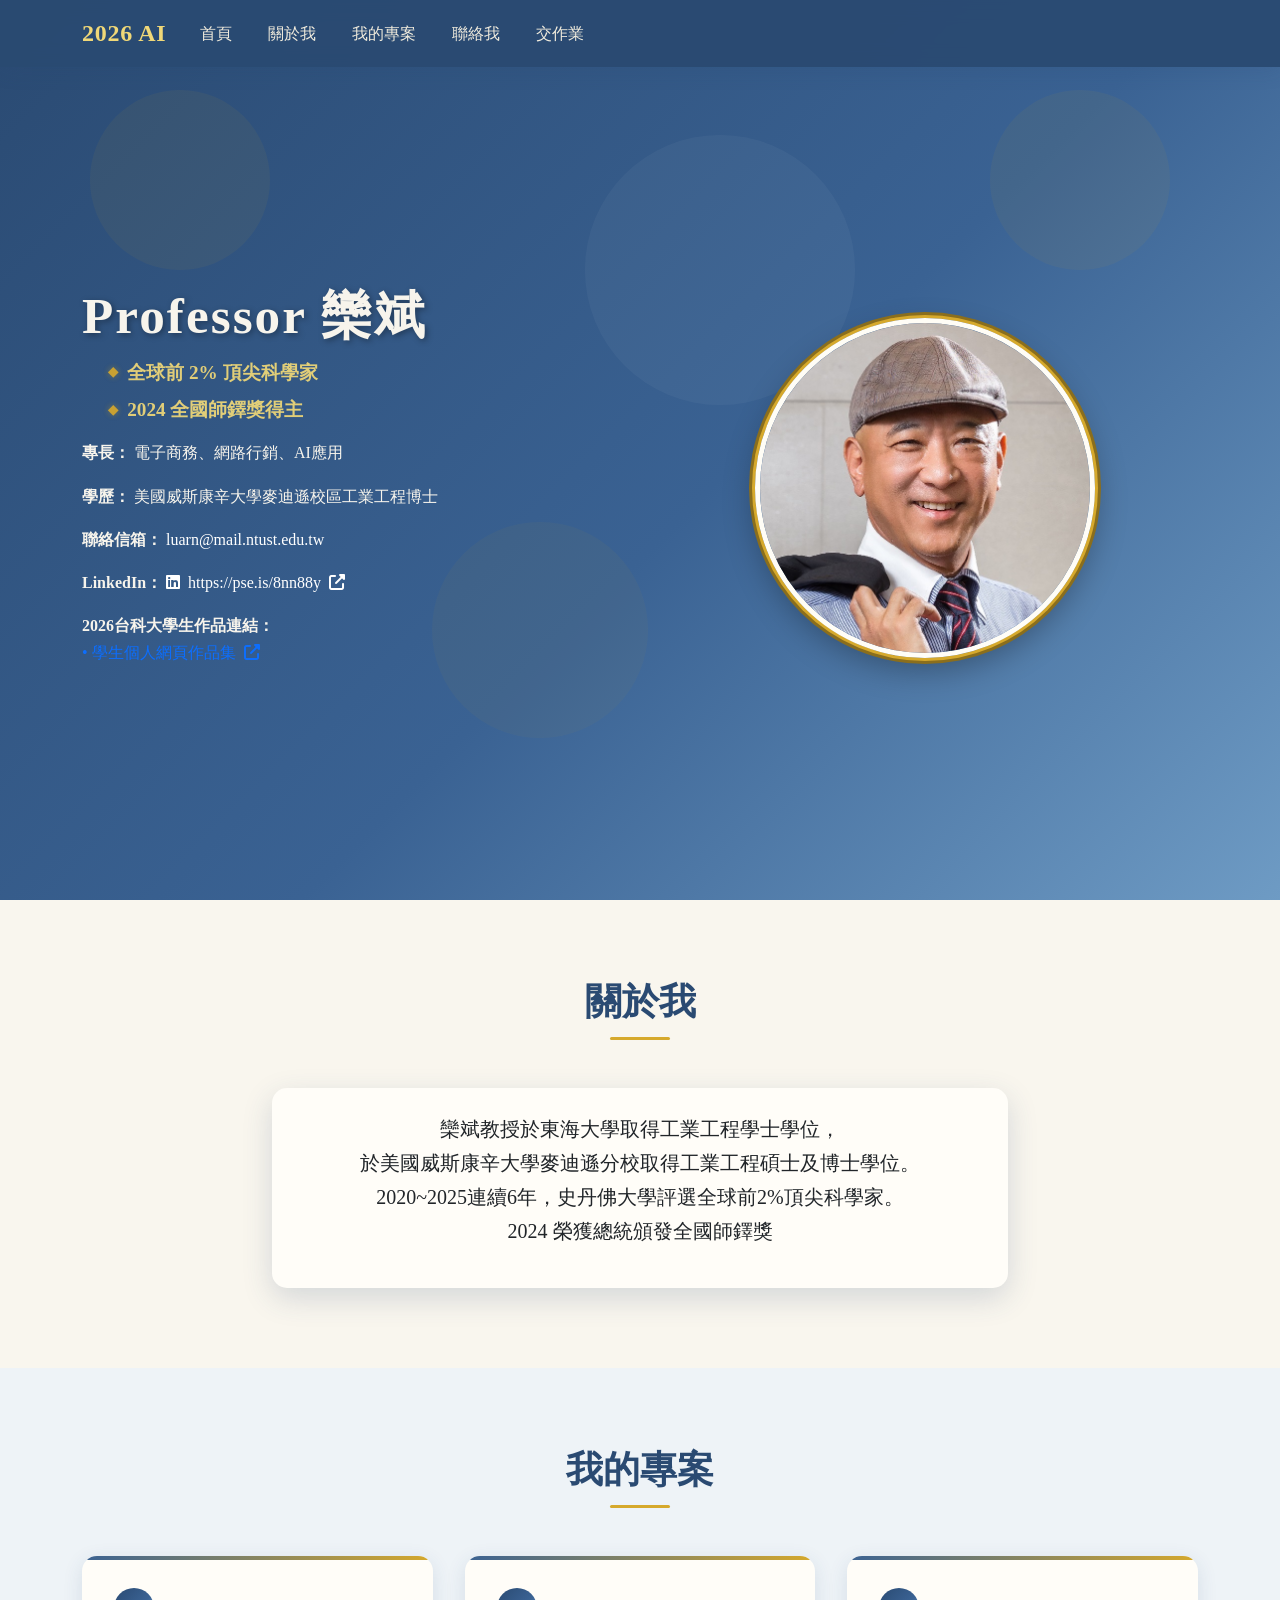
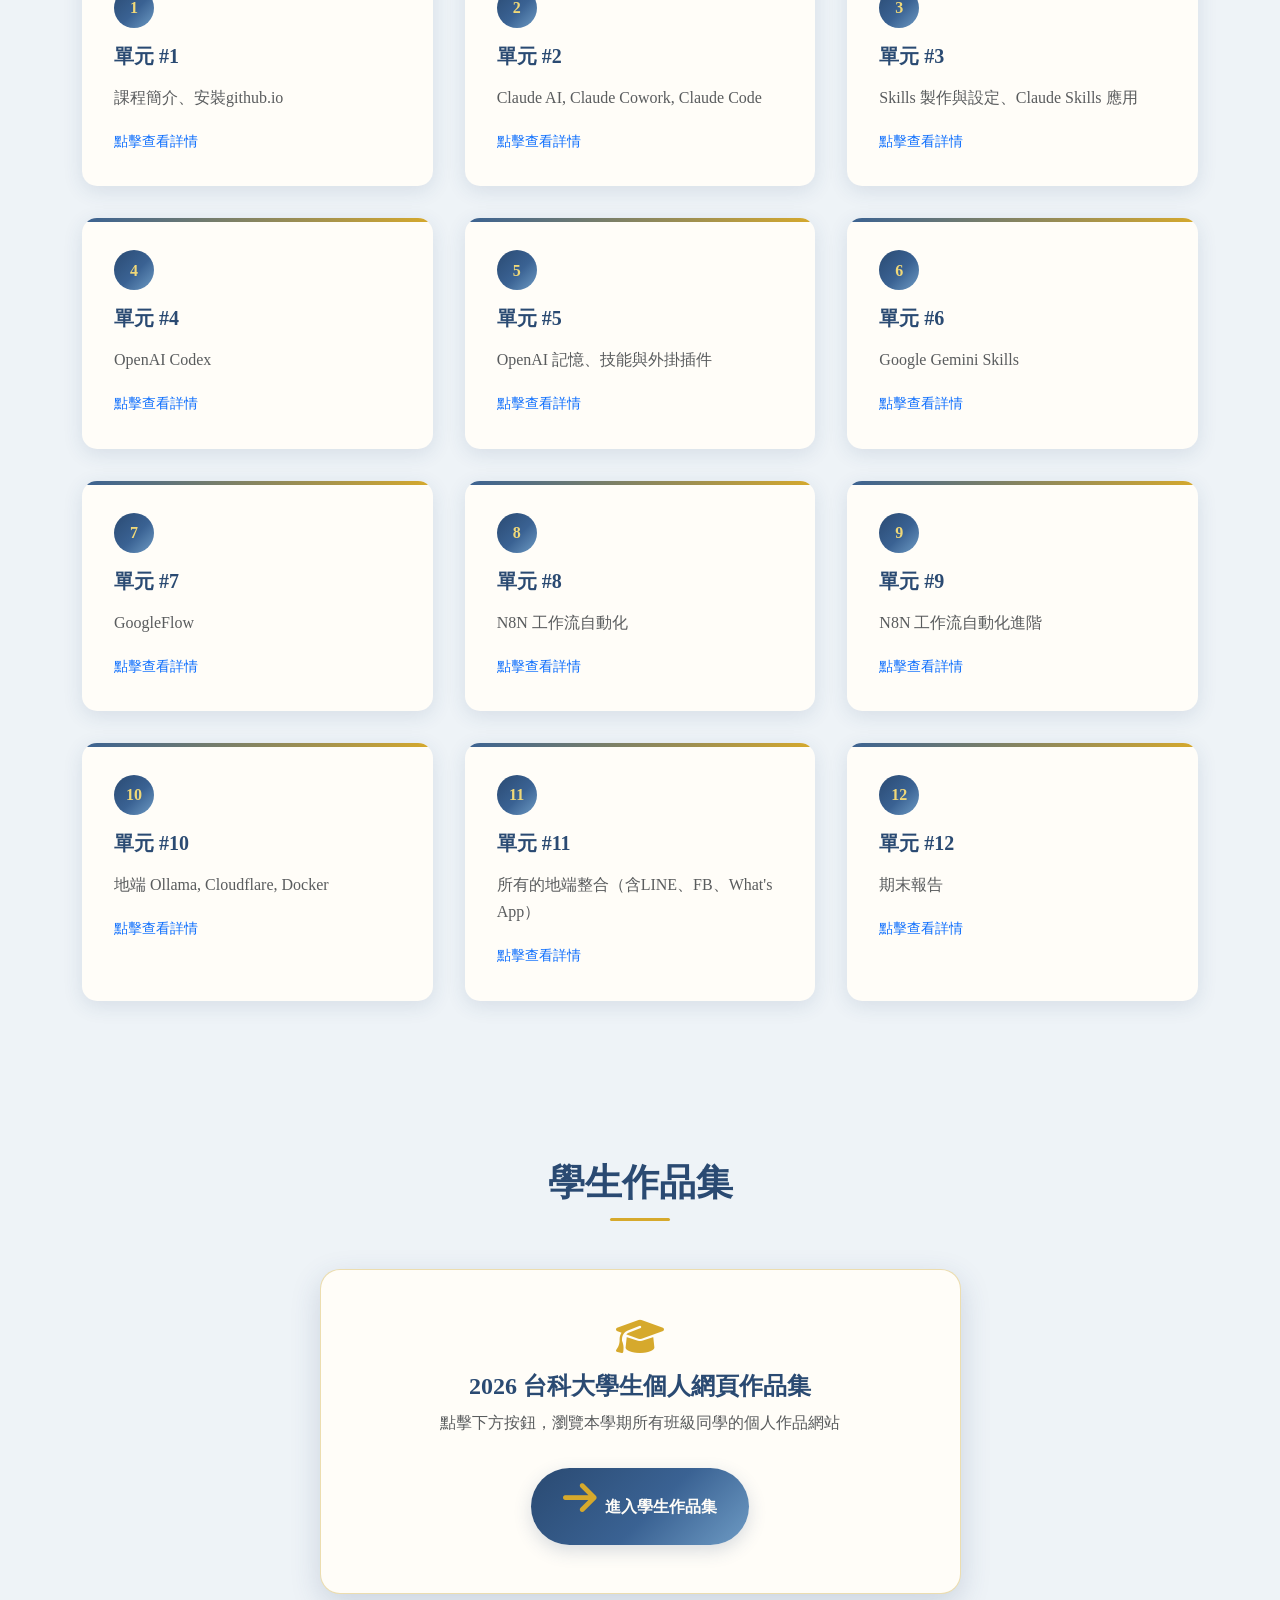
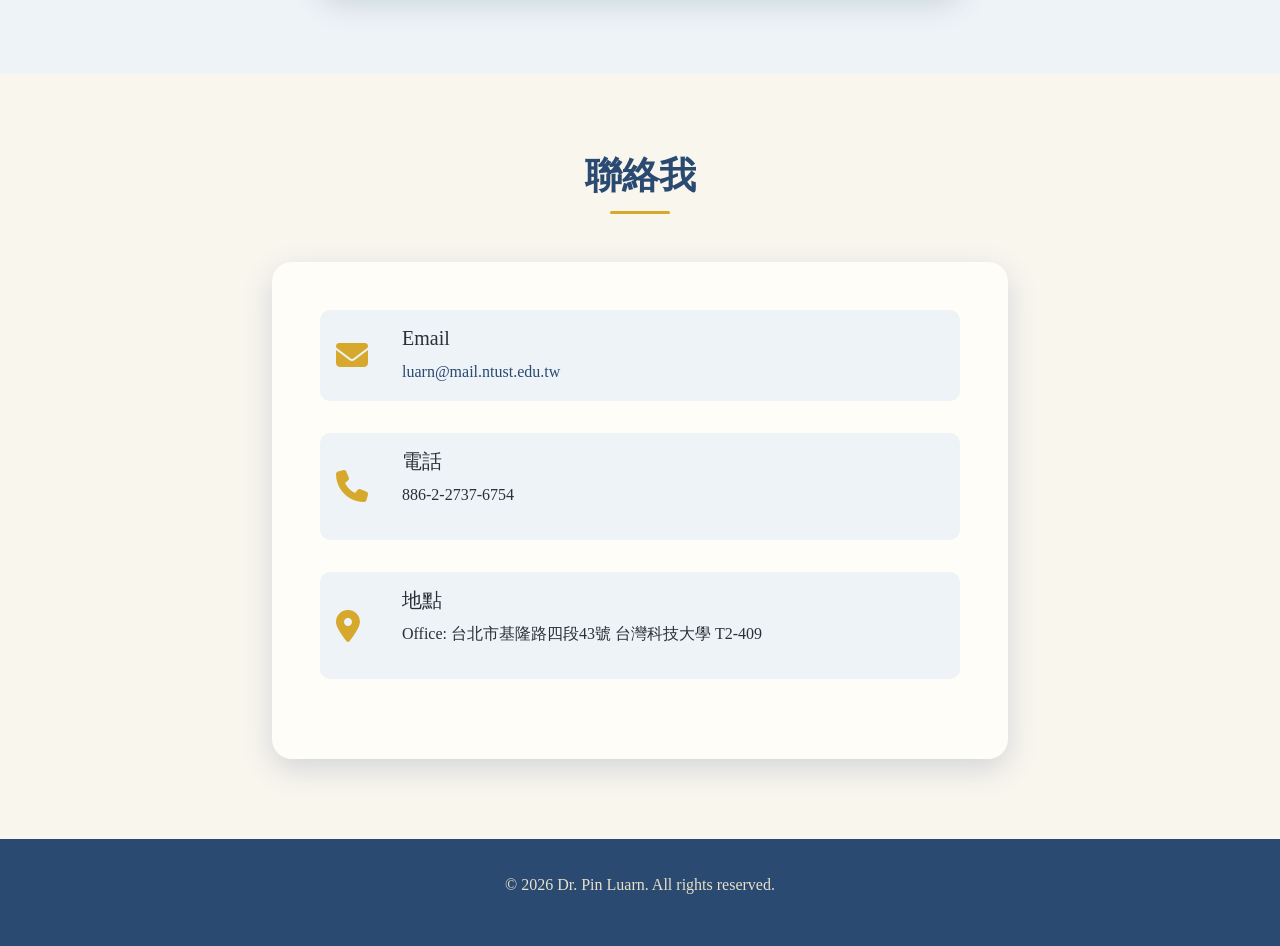
==== index.html @ d4fa0b9e "Add files via upload" ====
<!DOCTYPE html>
<html lang="en">
<head>
    <meta charset="UTF-8">
    <meta name="viewport" content="width=device-width, initial-scale=1.0">
    <title>欒斌教授 | 2026 AI 個人網站</title>
    <link href="https://cdnjs.cloudflare.com/ajax/libs/bootstrap/5.3.0/css/bootstrap.min.css" rel="stylesheet">
    <link href="https://cdnjs.cloudflare.com/ajax/libs/font-awesome/6.4.0/css/all.min.css" rel="stylesheet">
    <link rel="stylesheet" href="style.css">
    <link rel="icon" type="image/x-icon" href="favicon.ico">
</head>
<!-- chatbot 暫時隱藏，未來啟用時取消下方註解並確認檔名為 chatbot.js -->
<!-- <script src="chatbot.js"></script> -->
<body>
    <!-- Navigation -->
    <nav class="navbar navbar-expand-lg fixed-top">
        <div class="container">
            <a class="navbar-brand" href="#home">2026 AI</a>

            <button class="navbar-toggler" type="button" data-bs-toggle="collapse" data-bs-target="#navbarNav">
                <span class="navbar-toggler-icon"></span>
            </button>

            <div class="collapse navbar-collapse" id="navbarNav">
                <ul class="navbar-nav me-auto">
                    <li class="nav-item">
                        <a class="nav-link" href="#home">首頁</a>
                    </li>
                    <li class="nav-item">
                        <a class="nav-link" href="#about">關於我</a>
                    </li>
                    <li class="nav-item">
                        <a class="nav-link" href="#projects">我的專案</a>
                    </li>
                    <li class="nav-item">
                        <a class="nav-link" href="#contact">聯絡我</a>
                    </li>
                    <li class="nav-item">
                        <a class="nav-link" href="homework.html">交作業</a>
                    </li>
                </ul>
            </div>
        </div>
    </nav>

    <!-- Hero Section -->
    <section id="home" class="hero">
        <div class="container">
            <div class="row align-items-center">
                <div class="col-lg-6 hero-content fade-in">
                    <h1 id="name"></h1>
                    <div class="titles-container">
                        <p class="subtitle title-line" id="title1"></p>
                        <p class="subtitle title-line" id="title2"></p>
                    </div>
                    <div class="mb-3">
                        <strong>專長：</strong>
                        <span id="expertise"></span>
                    </div>
                    <div class="mb-3">
                        <strong>學歷：</strong>
                        <span id="education"></span>
                    </div>
                    <div class="mb-3">
                        <strong>聯絡信箱：</strong>
                        <a href="/cdn-cgi/l/email-protection#a9" class="text-white" id="email"></a>
                    </div>
                    <div class="mb-3">
                        <strong>LinkedIn：</strong>
                        <a href="" target="_blank" class="text-white" id="linkedin">
                            <i class="fab fa-linkedin me-1"></i>
                            <span id="linkedin-text"></span>
                            <i class="fas fa-external-link-alt ms-1"></i>
                        </a>
                    </div>
                    <div class="mb-4 student-links">
                        <strong>2026台科大學生作品連結：</strong>
                        <div class="student-link-item">
                            <a href="student.html" target="_blank">
                                • 學生個人網頁作品集
                                <i class="fas fa-external-link-alt ms-1"></i>
                            </a>
                        </div>
                    </div>
                </div>
                <div class="col-lg-6 text-center fade-in">
                    <img src="mypic.jpg" alt="mypic" class="profile-img">
                </div>
            </div>
        </div>
    </section>

    <!-- About Section -->
    <section id="about" class="section">
        <div class="container">
            <h2 class="section-title">關於我</h2>
            <div class="row justify-content-center">
                <div class="col-lg-8">
                    <div class="card fade-in">
                        <div class="card-body p-4">
                            <p class="lead text-center" id="about-text">
                            </p>
                        </div>
                    </div>
                </div>
            </div>
        </div>
    </section>

    <!-- Projects Section -->
    <section id="projects" class="section bg-light">
        <div class="container">
            <h2 class="section-title">我的專案</h2>

            <!-- Projects Grid -->
            <div class="project-grid fade-in" id="projects-grid">
                <!-- Projects will be dynamically generated -->
            </div>
        </div>
    </section>

    <!-- Student Portfolio Section -->
    <section id="portfolio" class="section bg-light">
        <div class="container">
            <h2 class="section-title">學生作品集</h2>
            <div class="row justify-content-center">
                <div class="col-lg-7">
                    <div class="portfolio-cta fade-in">
                        <i class="fas fa-graduation-cap"></i>
                        <h4 style="color: var(--navy-deep); font-weight: 700;">2026 台科大學生個人網頁作品集</h4>
                        <p class="text-muted mt-2">點擊下方按鈕，瀏覽本學期所有班級同學的個人作品網站</p>
                        <a href="student.html" target="_blank" class="btn-elegant">
                            <i class="fas fa-arrow-right"></i> 進入學生作品集
                        </a>
                    </div>
                </div>
            </div>
        </div>
    </section>

    <!-- Contact Section -->
    <section id="contact" class="section">
        <div class="container">
            <h2 class="section-title">聯絡我</h2>
            <div class="row justify-content-center">
                <div class="col-lg-8">
                    <div class="contact-info fade-in">
                        <div class="contact-item">
                            <i class="fas fa-envelope"></i>
                            <div>
                                <h5>Email</h5>
                                <a id="contact-email1" href=""></a>
                            </div>
                        </div>
                        <div class="contact-item">
                            <i class="fas fa-phone"></i>
                            <div>
                                <h5>電話</h5>
                                <p id="contact-phone"></p>
                            </div>
                        </div>
                        <div class="contact-item">
                            <i class="fas fa-map-marker-alt"></i>
                            <div>
                                <h5>地點</h5>
                                <p id="contact-location"></p>
                            </div>
                        </div>
                    </div>
                </div>
            </div>
        </div>
    </section>

    <!-- Footer -->
    <footer class="footer">
        <div class="container">
            <p>&copy; 2026 Dr. Pin Luarn. All rights reserved.</p>
        </div>
    </footer>

    <!-- Bootstrap JS -->
    <script data-cfasync="false" src="/cdn-cgi/scripts/5c5dd728/cloudflare-static/email-decode.min.js"></script><script src="https://cdnjs.cloudflare.com/ajax/libs/bootstrap/5.3.0/js/bootstrap.bundle.min.js"></script>

    <script>
        

        // Project data
        const projects = [
            {id: 1, title: '單元 #1', description: '課程簡介、安裝github.io'},
            {id: 2, title: '單元 #2', description: 'Claude AI, Claude Cowork, Claude Code'},
            {id: 3, title: '單元 #3', description: 'Skills 製作與設定、Claude Skills 應用'},
            {id: 4, title: '單元 #4', description: 'OpenAI Codex'},
            {id: 5, title: '單元 #5', description: 'OpenAI 記憶、技能與外掛插件'},
            {id: 6, title: '單元 #6', description: 'Google Gemini Skills'},
            {id: 7, title: '單元 #7', description: 'GoogleFlow'},
            {id: 8, title: '單元 #8', description: 'N8N 工作流自動化'},
            {id: 9, title: '單元 #9', description: 'N8N 工作流自動化進階'},
            {id: 10, title: '單元 #10', description: '地端 Ollama, Cloudflare, Docker'},
            {id: 11, title: '單元 #11', description: "所有的地端整合（含LINE、FB、What's App）"},
            {id: 12, title: '單元 #12', description: '期末報告'}
        ];

        // Initialize page
        document.addEventListener('DOMContentLoaded', function() {
            loadProfileData();
            renderProjects();
            initScrollAnimations();
            initSmoothScrolling();
        });

        // Load profile data
        function loadProfileData() {
            // Update home section
            document.getElementById('name').textContent = profileData.name;
            document.getElementById('title1').textContent = profileData.title1;
            document.getElementById('title2').textContent = profileData.title2;
            document.getElementById('expertise').textContent = profileData.expertise;
            document.getElementById('education').textContent = profileData.education;
            document.getElementById('email').textContent = profileData.email;
            document.getElementById('email').href = `mailto:${profileData.email}`;
            document.getElementById('linkedin').href = profileData.linkedin;
            document.getElementById('linkedin-text').textContent = profileData.linkedin;
            const aboutText = [profileData.about1, profileData.about2, profileData.about3, profileData.about4]
                .filter(text => text && text.trim()) // Remove empty parts
                .join(' ');
            document.getElementById('about-text').innerHTML = aboutText;
            document.getElementById('contact-email1').textContent = profileData.email;
            document.getElementById('contact-email1').href = `mailto:${profileData.email}`;
            document.getElementById('contact-phone').textContent = profileData.phone;
            document.getElementById('contact-location').innerHTML = profileData.location;
        }

        // Render projects
        function renderProjects() {
            const grid = document.getElementById('projects-grid');

            grid.innerHTML = projects.map(project => {
                return `
                    <div class="project-card" onclick="openProject(${project.id})">
                        <div class="project-number">${project.id}</div>
                        <h5>${project.title}</h5>
                        <p class="text-muted">${project.description}</p>
                        <small class="text-primary">點擊查看詳情</small>
                    </div>
                `;
            }).join('');
        }

        // Open project details
        function openProject(id) {
            // Navigate to unit.html with unit ID as parameter
            window.open(`unit.html?unit=${id}`, '_blank');
        }

        // Scroll animations
        function initScrollAnimations() {
            const observerOptions = {
                threshold: 0.1,
                rootMargin: '0px 0px -50px 0px'
            };

            const observer = new IntersectionObserver((entries) => {
                entries.forEach(entry => {
                    if (entry.isIntersecting) {
                        entry.target.classList.add('visible');
                    }
                });
            }, observerOptions);

            document.querySelectorAll('.fade-in').forEach(el => {
                observer.observe(el);
            });
        }

        // Smooth scrolling for navigation links
        function initSmoothScrolling() {
            document.querySelectorAll('a[href^="#"]').forEach(anchor => {
                anchor.addEventListener('click', function (e) {
                    e.preventDefault();
                    const target = document.querySelector(this.getAttribute('href'));
                    if (target) {
                        const headerOffset = 70;
                        const elementPosition = target.getBoundingClientRect().top;
                        const offsetPosition = elementPosition + window.pageYOffset - headerOffset;

                        window.scrollTo({
                            top: offsetPosition,
                            behavior: 'smooth'
                        });
                    }
                });
            });
        }

        // Navbar background on scroll
        window.addEventListener('scroll', function() {
            const navbar = document.querySelector('.navbar');
            if (window.scrollY > 50) {
                navbar.style.background = 'rgba(255,255,255,0.98)';
            } else {
                navbar.style.background = 'rgba(255,255,255,0.95)';
            }
        });
// ====== User Profile Data Section - Please modify the content below ======
        const profileData = {
            name: "Professor 欒斌",
            title1: "全球前 2% 頂尖科學家",
            title2: "2024 全國師鐸獎得主",
            expertise: "電子商務、網路行銷、AI應用",
            education: "美國威斯康辛大學麥迪遜校區工業工程博士",
            email: "luarn@mail.ntust.edu.tw",
            linkedin: "https://pse.is/8nn88y",
            about1: "欒斌教授於東海大學取得工業工程學士學位，<br>",
            about2: "於美國威斯康辛大學麥迪遜分校取得工業工程碩士及博士學位。<br>",
            about3: "2020~2025連續6年，史丹佛大學評選全球前2%頂尖科學家。<br>",
            about4: "2024 榮獲總統頒發全國師鐸獎", 
            phone: "886-2-2737-6754",
            location: "Office: 台北市基隆路四段43號 台灣科技大學 T2-409"
        };
    </script>
</body>
</html>
---- style.css ----
/* ============================================================
   2026 AI 個人網站 - 共用樣式
   主題：典雅深藍 × 香檬金（學術氣質配色）
   ============================================================ */
:root {
    --navy-deep:   #2a4a72;   /* 主色：明亮藏青藍 */
    --navy-mid:    #3a6293;   /* 漸層中段 */
    --navy-soft:   #6e9bc4;   /* 漸層末端／次要色（活潑天空藍） */
    --gold:        #d6a92c;   /* 強調金 */
    --gold-light:  #f0d878;   /* 柔和金（hover、邊框） */
    --cream:       #f9f6ee;   /* 背景米白 */
    --cream-deep:  #eef3f7;   /* 卡片底色／淺色背景 */
    --ink:         #2a2f38;   /* 主文字 */
    --ink-soft:    #5b6573;   /* 次要文字 */

    --gradient-navy: linear-gradient(135deg, var(--navy-deep) 0%, var(--navy-mid) 55%, var(--navy-soft) 100%);
    --shadow-navy: rgba(42, 74, 114, 0.18);
}

* {
    margin: 0;
    padding: 0;
    box-sizing: border-box;
}

body {
    font-family: 'Noto Serif TC', 'PingFang TC', 'Microsoft JhengHei', 'Segoe UI', serif;
    line-height: 1.7;
    color: var(--ink);
    background: var(--cream);
}

a { text-decoration: none; }

/* ---------------- Navigation ---------------- */
.navbar {
    background: rgba(42, 74, 114, 0.96) !important;
    backdrop-filter: blur(10px);
    box-shadow: 0 2px 20px var(--shadow-navy);
    transition: all 0.3s ease;
}

.navbar-brand {
    font-weight: 700;
    font-size: 1.5rem;
    color: var(--gold-light) !important;
    letter-spacing: 0.03em;
}

.navbar-nav .nav-link {
    color: #f1ecdd !important;
    font-weight: 500;
    margin: 0 10px;
    transition: all 0.3s ease;
}

.navbar-nav .nav-link:hover {
    color: var(--gold) !important;
    transform: translateY(-2px);
}

/* ---------------- Hero ---------------- */
.hero {
    background: var(--gradient-navy);
    min-height: 100vh;
    display: flex;
    align-items: center;
    color: #f7f4ec;
    position: relative;
    overflow: hidden;
    padding-top: 76px;
}

.hero::before {
    content: '';
    position: absolute;
    inset: 0;
    background: url("data:image/svg+xml,%3Csvg xmlns='http://www.w3.org/2000/svg' viewBox='0 0 1000 1000'%3E%3Ccircle cx='200' cy='200' r='100' fill='rgba(201,162,39,0.07)'/%3E%3Ccircle cx='800' cy='300' r='150' fill='rgba(255,255,255,0.04)'/%3E%3Ccircle cx='600' cy='700' r='120' fill='rgba(201,162,39,0.05)'/%3E%3C/svg%3E");
    animation: float 14s ease-in-out infinite;
    will-change: transform;
    transform: translate3d(0,0,0);
    pointer-events: none;
}
@keyframes float {
    0%, 100% { transform: translate3d(0, 0, 0) scale(1); }
    50%      { transform: translate3d(24px, -60px, 0) scale(1.03); }
}

.hero-content { position: relative; z-index: 2; }

.hero h1 {
    font-size: 3.2rem;
    font-weight: 700;
    margin-bottom: 0.6rem;
    letter-spacing: 0.04em;
    text-shadow: 2px 2px 6px rgba(0,0,0,0.35);
}

.hero .subtitle {
    font-size: 1.2rem;
    margin-bottom: 1.6rem;
    opacity: 0.92;
}

.titles-container { margin-bottom: 0.8rem; }

.title-line {
    position: relative;
    padding-left: 1.6rem;
    font-weight: 600;
    color: var(--gold-light) !important;
    margin-bottom: 0.3rem !important;
    display: flex;
    align-items: center;
}
.title-line:before {
    content: "◆";
    color: var(--gold);
    font-size: 0.7em;
    margin-right: 0.6rem;
    text-shadow: 0 0 6px rgba(201,162,39,0.5);
}
.title-line:last-child { margin-bottom: 0 !important; }

/* ---------------- Profile Image ---------------- */
.profile-img {
    width: clamp(250px, 33vw, 340px);
    height: clamp(250px, 33vw, 340px);
    border-radius: 50%;
    aspect-ratio: 1 / 1;
    object-fit: cover;
    border: 5px solid #fffdf6;
    box-shadow:
        0 0 0 3px var(--gold),
        0 0 0 6px #8a6e1d,
        0 12px 32px rgba(0,0,0,0.30);
    transition: transform 0.35s ease, box-shadow 0.35s ease;
}
.profile-img:hover {
    transform: scale(1.05);
    box-shadow:
        0 0 0 3px var(--gold-light),
        0 0 0 6px var(--gold),
        0 18px 40px rgba(0,0,0,0.35);
}
.hero .profile-img { border-radius: 50% !important; }

/* ---------------- Sections ---------------- */
.section { padding: 80px 0; }

.section-title {
    text-align: center;
    font-size: 2.3rem;
    margin-bottom: 3rem;
    color: var(--navy-deep);
    font-weight: 700;
    position: relative;
}
.section-title::after {
    content: '';
    display: block;
    width: 60px;
    height: 3px;
    background: var(--gold);
    margin: 0.8rem auto 0;
    border-radius: 2px;
}

.bg-light { background: var(--cream-deep) !important; }

/* ---------------- Cards ---------------- */
.card {
    border: none;
    border-radius: 15px;
    box-shadow: 0 10px 30px var(--shadow-navy);
    transition: transform 0.3s ease, box-shadow 0.3s ease;
    background: #fffdf8;
}
.card:hover {
    transform: translateY(-8px);
    box-shadow: 0 20px 40px rgba(42, 74, 114, 0.25);
}

/* ---------------- Filter Buttons ---------------- */
.filter-buttons { text-align: center; margin-bottom: 3rem; }

.filter-btn {
    background: #fffdf8;
    color: var(--navy-mid);
    border: 2px solid var(--navy-mid);
    padding: 10px 25px;
    margin: 5px;
    border-radius: 25px;
    font-weight: 500;
    transition: all 0.3s ease;
}
.filter-btn:hover,
.filter-btn.active {
    background: var(--navy-mid);
    color: #fffdf8;
    transform: translateY(-2px);
    box-shadow: 0 5px 15px var(--shadow-navy);
}

/* ---------------- Project Grid ---------------- */
.project-grid {
    display: grid;
    grid-template-columns: repeat(auto-fit, minmax(300px, 1fr));
    gap: 2rem;
    margin-top: 2rem;
}

.project-card {
    background: #fffdf8;
    padding: 2rem;
    border-radius: 15px;
    box-shadow: 0 5px 20px rgba(42, 74, 114, 0.12);
    transition: all 0.3s ease;
    cursor: pointer;
    position: relative;
    overflow: hidden;
}
.project-card::before {
    content: '';
    position: absolute;
    top: 0; left: 0;
    width: 100%; height: 4px;
    background: linear-gradient(90deg, var(--navy-mid), var(--gold));
}
.project-card:hover {
    transform: translateY(-10px);
    box-shadow: 0 15px 35px rgba(42, 74, 114, 0.22);
}

.project-number {
    background: var(--gradient-navy);
    color: var(--gold-light);
    width: 40px; height: 40px;
    border-radius: 50%;
    display: flex; align-items: center; justify-content: center;
    font-weight: 700;
    margin-bottom: 1rem;
}

.project-card h5 { color: var(--navy-deep); margin-bottom: 1rem; font-weight: 700; }

/* ---------------- Student Portfolio CTA ---------------- */
.portfolio-cta {
    background: #fffdf8;
    border: 1px solid rgba(201,162,39,0.35);
    border-radius: 20px;
    box-shadow: 0 10px 30px var(--shadow-navy);
    padding: 3rem 2rem;
    text-align: center;
}
.portfolio-cta i { color: var(--gold); font-size: 2.4rem; margin-bottom: 1rem; }
.btn-elegant {
    display: inline-flex;
    align-items: center;
    gap: 0.5rem;
    background: var(--gradient-navy);
    color: #fffdf8 !important;
    padding: 0.7rem 2rem;
    border-radius: 50px;
    font-weight: 600;
    margin-top: 1rem;
    transition: all 0.3s ease;
    box-shadow: 0 6px 18px var(--shadow-navy);
}
.btn-elegant:hover {
    transform: translateY(-3px);
    box-shadow: 0 10px 24px rgba(20,38,64,0.3);
    color: var(--gold-light) !important;
}

/* ---------------- Contact ---------------- */
.contact-info {
    background: #fffdf8;
    padding: 3rem;
    border-radius: 20px;
    box-shadow: 0 10px 30px var(--shadow-navy);
}
.contact-item {
    display: flex;
    align-items: center;
    margin-bottom: 2rem;
    padding: 1rem;
    background: var(--cream-deep);
    border-radius: 10px;
    transition: transform 0.3s ease;
}
.contact-item:hover { transform: translateX(10px); }
.contact-item i { font-size: 2rem; color: var(--gold); margin-right: 1rem; width: 50px; }
.contact-item a { color: var(--navy-deep) !important; text-decoration: none; }
.contact-item a:hover { color: var(--gold) !important; }

/* ---------------- Footer ---------------- */
.footer {
    background: var(--navy-deep);
    color: #e8e0c8;
    text-align: center;
    padding: 2rem 0;
}

/* ---------------- Generic page header (unit / homework) ---------------- */
.project-header {
    background: var(--gradient-navy);
    color: #f7f4ec;
    padding: 120px 0 40px;
    position: relative;
    overflow: hidden;
}
.project-header::before {
    content: '';
    position: absolute;
    inset: 0;
    background: url("data:image/svg+xml,%3Csvg xmlns='http://www.w3.org/2000/svg' viewBox='0 0 1000 1000'%3E%3Ccircle cx='200' cy='200' r='80' fill='rgba(201,162,39,0.07)'/%3E%3Ccircle cx='800' cy='150' r='120' fill='rgba(255,255,255,0.04)'/%3E%3Ccircle cx='500' cy='400' r='100' fill='rgba(201,162,39,0.05)'/%3E%3C/svg%3E");
    animation: float 15s ease-in-out infinite;
}
.project-title {
    color: #fffdf8 !important;
    font-weight: 700;
    font-size: 2.4rem;
    position: relative;
    z-index: 2;
    text-shadow: 2px 4px 8px rgba(0,0,0,0.3);
}
.project-subtitle {
    color: rgba(247,244,236,0.88) !important;
    font-size: 1.1rem;
    margin-top: 0.5rem;
    position: relative;
    z-index: 2;
}
.back-btn {
    background: rgba(255, 253, 248, 0.95);
    color: var(--navy-deep) !important;
    padding: 0.5rem 1.5rem;
    border-radius: 50px;
    text-decoration: none;
    display: inline-flex;
    align-items: center;
    gap: 0.5rem;
    font-weight: 600;
    border: 1px solid rgba(201,162,39,0.3);
    box-shadow: 0 4px 15px rgba(0,0,0,0.2);
    transition: all 0.3s ease;
}
.back-btn:hover {
    background: #fffdf8;
    color: var(--gold) !important;
    transform: translateY(-2px);
}
.breadcrumb-item a { color: #fffdf8; }
.breadcrumb-item a:hover { color: var(--gold); }
.breadcrumb-item.active { color: var(--gold-light); }

/* ---------------- Animations ---------------- */
.fade-in { opacity: 0; transform: translateY(30px); transition: all 0.8s ease; }
.fade-in.visible { opacity: 1; transform: translateY(0); }

/* ---------------- Responsive ---------------- */
@media (max-width: 768px) {
    .hero h1 { font-size: 2.3rem; }
    .profile-img { width: 190px; height: 190px; }
    .project-grid { grid-template-columns: 1fr; }
    .section-title { font-size: 1.9rem; }
    .filter-btn { padding: 8px 20px; font-size: 0.9rem; }
    .project-card { padding: 1.5rem; }
    .contact-info { padding: 2rem; }
    .project-title { font-size: 2rem; }
}

@media (max-width: 576px) {
    .hero h1 { font-size: 1.9rem; }
    .hero .subtitle { font-size: 1.05rem; }
    .section { padding: 60px 0; }
    .profile-img { width: 160px; height: 160px; }
    .project-card { padding: 1.2rem; }
    .contact-info { padding: 1.5rem; }
    .contact-item { flex-direction: column; text-align: center; }
    .contact-item i { margin-right: 0; margin-bottom: 0.5rem; }
}
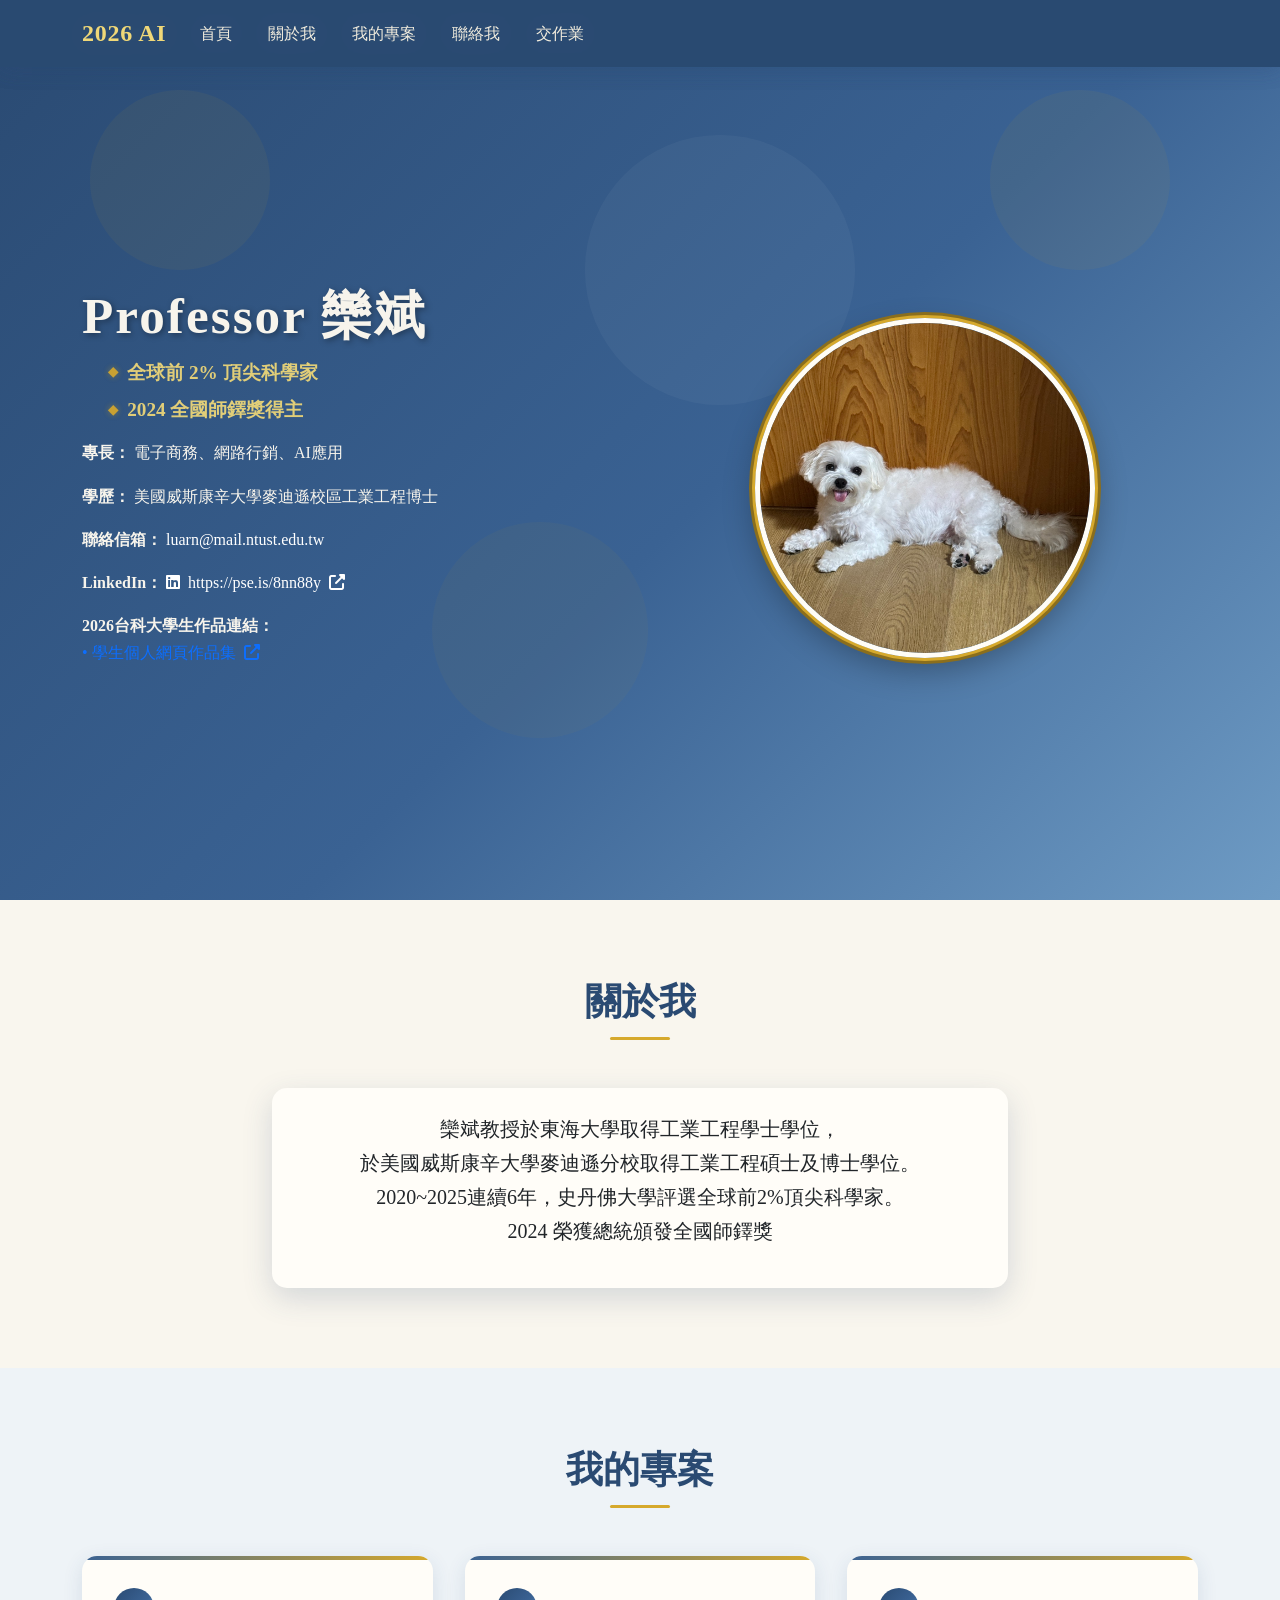
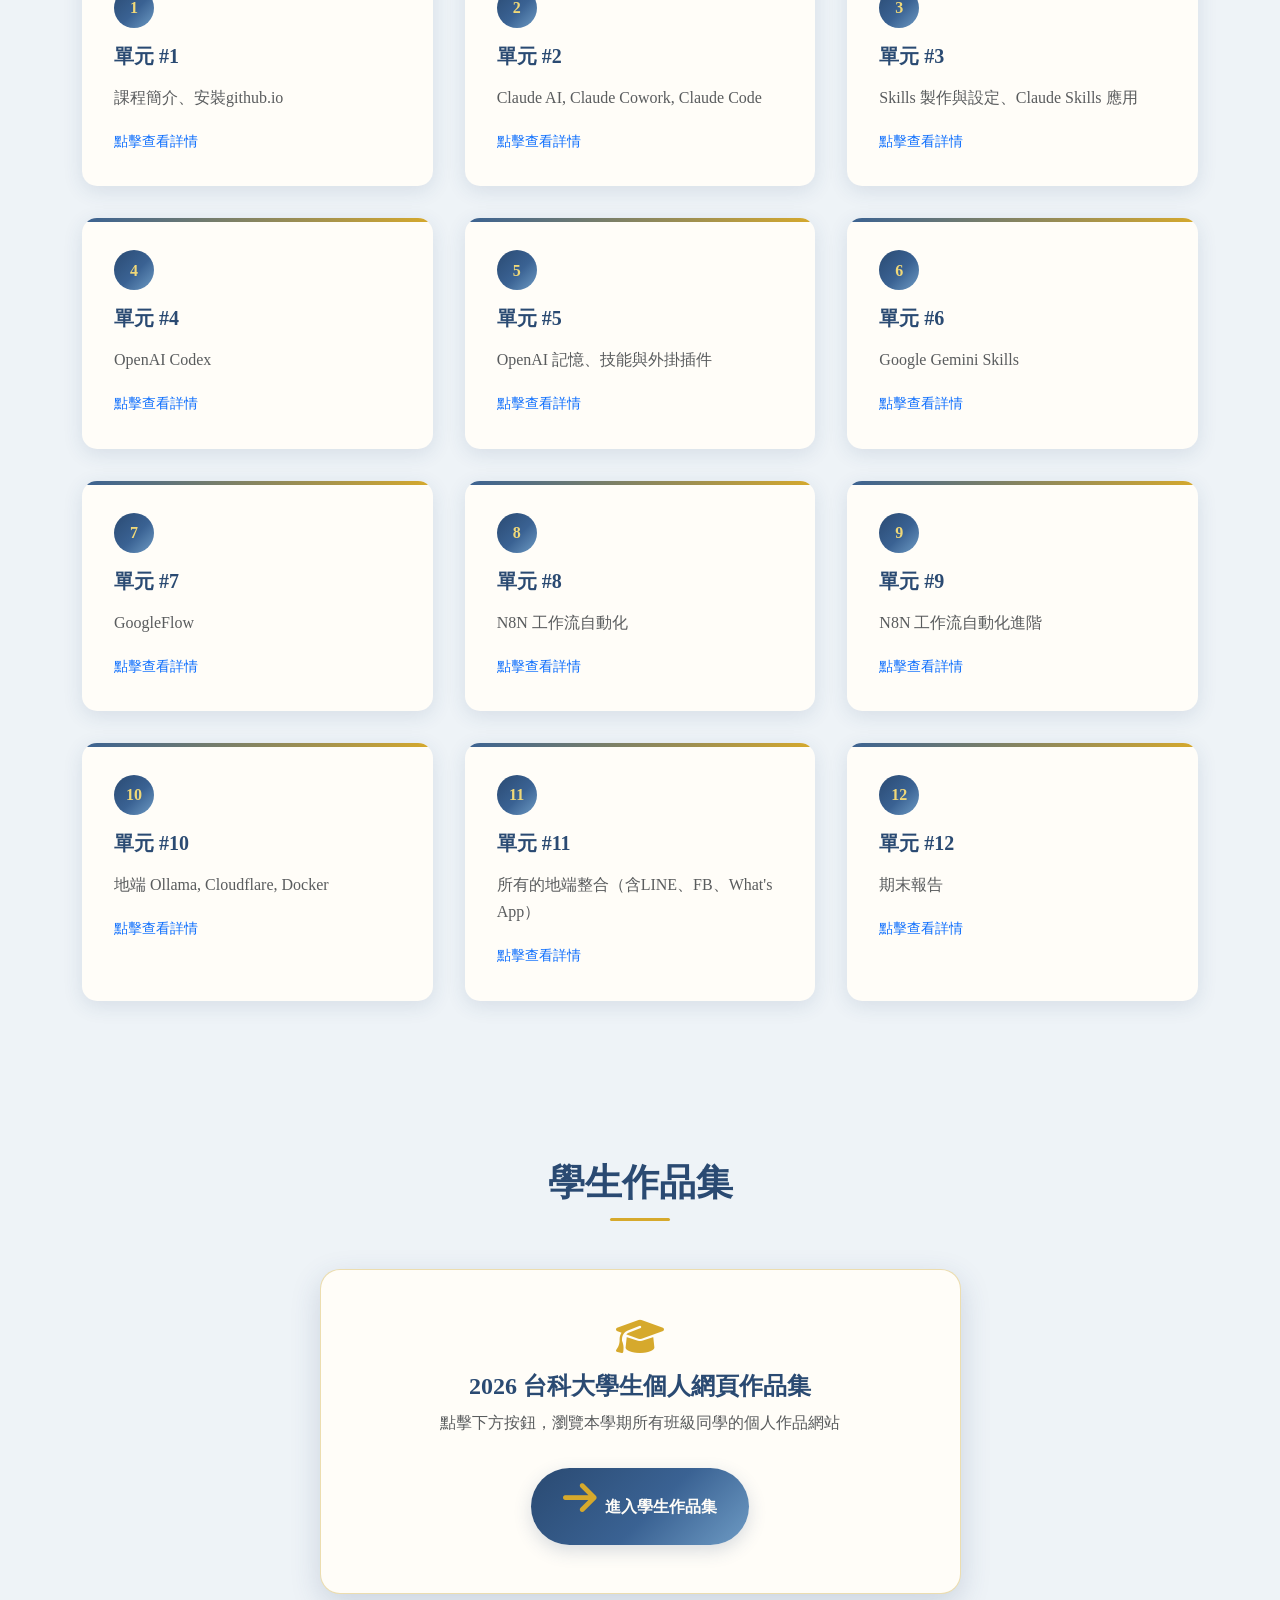
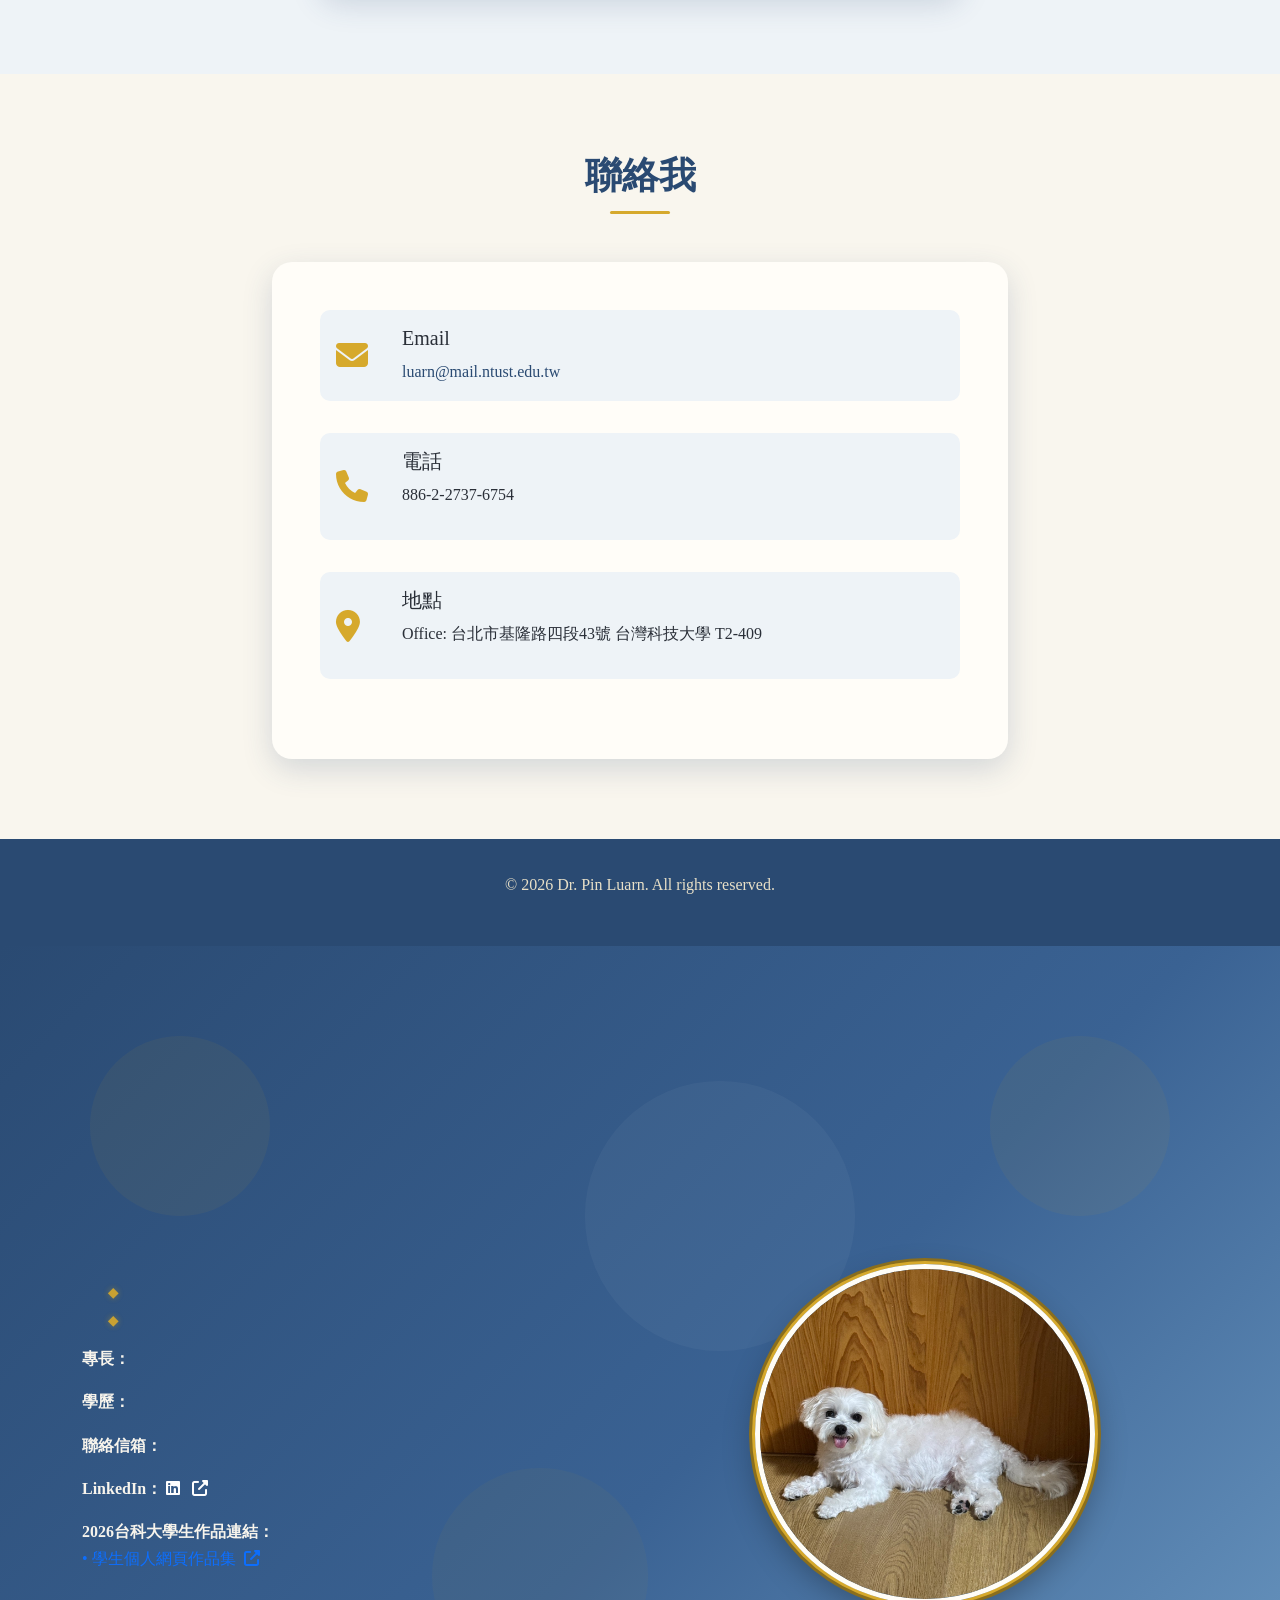
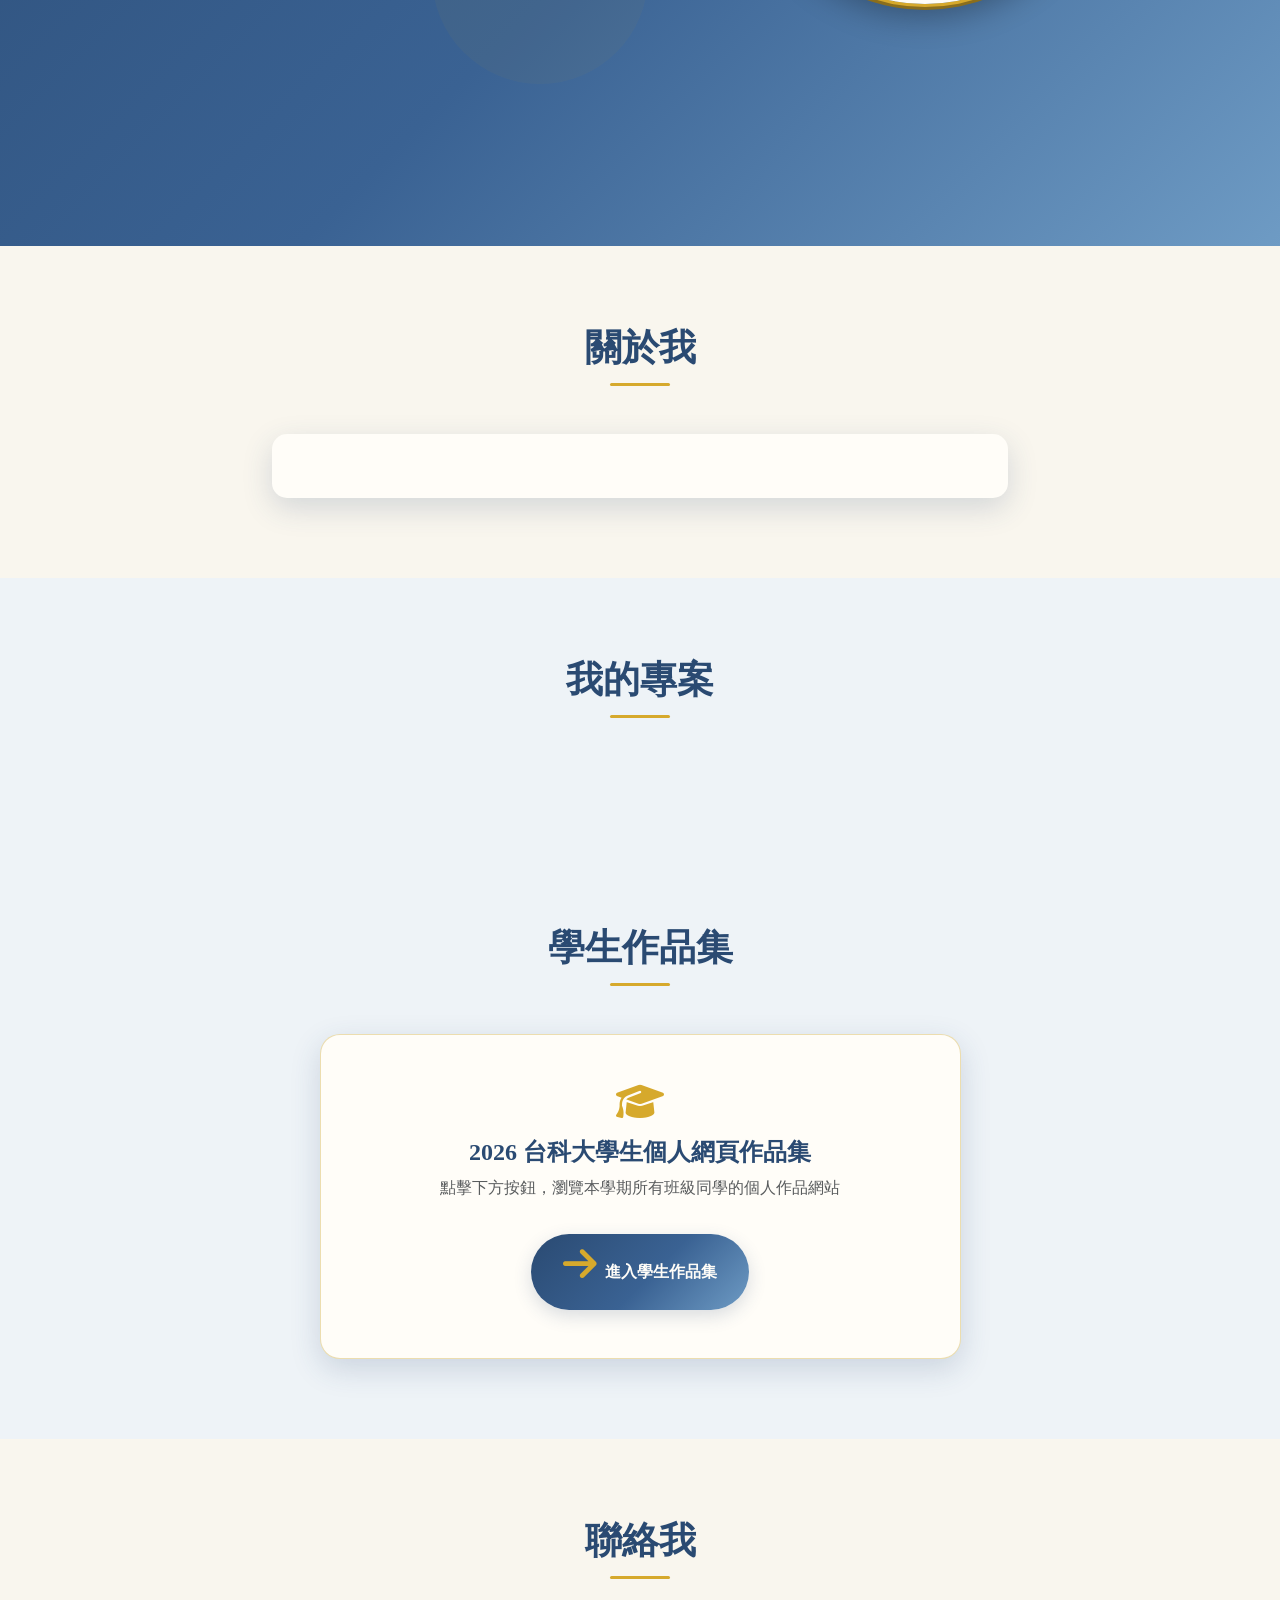
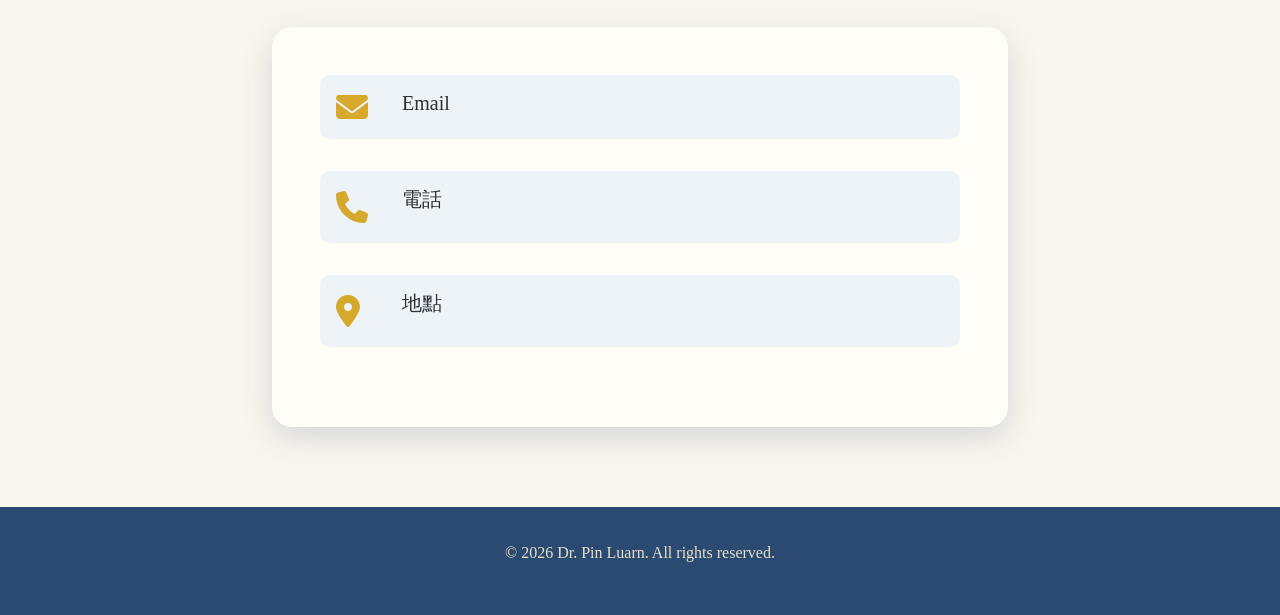
==== commit 475ce101: "Update index.html" ====
--- a/index.html
+++ b/index.html
@@ -1,4 +1,7 @@
 <!DOCTYPE html>
+<html lang="en">
+<head>
+    <meta charset="UTF-8"><!DOCTYPE html>
 <html lang="en">
 <head>
     <meta charset="UTF-8">
@@ -76,7 +79,7 @@
                     <div class="mb-4 student-links">
                         <strong>2026台科大學生作品連結：</strong>
                         <div class="student-link-item">
-                            <a href="student.html" target="_blank">
+                            <a href="https://2026hai.github.io/student.html" target="_blank">
                                 • 學生個人網頁作品集
                                 <i class="fas fa-external-link-alt ms-1"></i>
                             </a>
@@ -129,7 +132,7 @@
                         <i class="fas fa-graduation-cap"></i>
                         <h4 style="color: var(--navy-deep); font-weight: 700;">2026 台科大學生個人網頁作品集</h4>
                         <p class="text-muted mt-2">點擊下方按鈕，瀏覽本學期所有班級同學的個人作品網站</p>
-                        <a href="student.html" target="_blank" class="btn-elegant">
+                        <a href="https://2026hai.github.io/student.html" target="_blank" class="btn-elegant">
                             <i class="fas fa-arrow-right"></i> 進入學生作品集
                         </a>
                     </div>
@@ -321,3 +324,322 @@
     </script>
 </body>
 </html>
+    <meta name="viewport" content="width=device-width, initial-scale=1.0">
+    <title>欒斌教授 | 2026 AI 個人網站</title>
+    <link href="https://cdnjs.cloudflare.com/ajax/libs/bootstrap/5.3.0/css/bootstrap.min.css" rel="stylesheet">
+    <link href="https://cdnjs.cloudflare.com/ajax/libs/font-awesome/6.4.0/css/all.min.css" rel="stylesheet">
+    <link rel="stylesheet" href="style.css">
+    <link rel="icon" type="image/x-icon" href="favicon.ico">
+</head>
+<!-- chatbot 暫時隱藏，未來啟用時取消下方註解並確認檔名為 chatbot.js -->
+<!-- <script src="chatbot.js"></script> -->
+<body>
+    <!-- Navigation -->
+    <nav class="navbar navbar-expand-lg fixed-top">
+        <div class="container">
+            <a class="navbar-brand" href="#home">2026 AI</a>
+
+            <button class="navbar-toggler" type="button" data-bs-toggle="collapse" data-bs-target="#navbarNav">
+                <span class="navbar-toggler-icon"></span>
+            </button>
+
+            <div class="collapse navbar-collapse" id="navbarNav">
+                <ul class="navbar-nav me-auto">
+                    <li class="nav-item">
+                        <a class="nav-link" href="#home">首頁</a>
+                    </li>
+                    <li class="nav-item">
+                        <a class="nav-link" href="#about">關於我</a>
+                    </li>
+                    <li class="nav-item">
+                        <a class="nav-link" href="#projects">我的專案</a>
+                    </li>
+                    <li class="nav-item">
+                        <a class="nav-link" href="#contact">聯絡我</a>
+                    </li>
+                    <li class="nav-item">
+                        <a class="nav-link" href="homework.html">交作業</a>
+                    </li>
+                </ul>
+            </div>
+        </div>
+    </nav>
+
+    <!-- Hero Section -->
+    <section id="home" class="hero">
+        <div class="container">
+            <div class="row align-items-center">
+                <div class="col-lg-6 hero-content fade-in">
+                    <h1 id="name"></h1>
+                    <div class="titles-container">
+                        <p class="subtitle title-line" id="title1"></p>
+                        <p class="subtitle title-line" id="title2"></p>
+                    </div>
+                    <div class="mb-3">
+                        <strong>專長：</strong>
+                        <span id="expertise"></span>
+                    </div>
+                    <div class="mb-3">
+                        <strong>學歷：</strong>
+                        <span id="education"></span>
+                    </div>
+                    <div class="mb-3">
+                        <strong>聯絡信箱：</strong>
+                        <a href="/cdn-cgi/l/email-protection#a9" class="text-white" id="email"></a>
+                    </div>
+                    <div class="mb-3">
+                        <strong>LinkedIn：</strong>
+                        <a href="" target="_blank" class="text-white" id="linkedin">
+                            <i class="fab fa-linkedin me-1"></i>
+                            <span id="linkedin-text"></span>
+                            <i class="fas fa-external-link-alt ms-1"></i>
+                        </a>
+                    </div>
+                    <div class="mb-4 student-links">
+                        <strong>2026台科大學生作品連結：</strong>
+                        <div class="student-link-item">
+                            <a href="student.html" target="_blank">
+                                • 學生個人網頁作品集
+                                <i class="fas fa-external-link-alt ms-1"></i>
+                            </a>
+                        </div>
+                    </div>
+                </div>
+                <div class="col-lg-6 text-center fade-in">
+                    <img src="mypic.jpg" alt="mypic" class="profile-img">
+                </div>
+            </div>
+        </div>
+    </section>
+
+    <!-- About Section -->
+    <section id="about" class="section">
+        <div class="container">
+            <h2 class="section-title">關於我</h2>
+            <div class="row justify-content-center">
+                <div class="col-lg-8">
+                    <div class="card fade-in">
+                        <div class="card-body p-4">
+                            <p class="lead text-center" id="about-text">
+                            </p>
+                        </div>
+                    </div>
+                </div>
+            </div>
+        </div>
+    </section>
+
+    <!-- Projects Section -->
+    <section id="projects" class="section bg-light">
+        <div class="container">
+            <h2 class="section-title">我的專案</h2>
+
+            <!-- Projects Grid -->
+            <div class="project-grid fade-in" id="projects-grid">
+                <!-- Projects will be dynamically generated -->
+            </div>
+        </div>
+    </section>
+
+    <!-- Student Portfolio Section -->
+    <section id="portfolio" class="section bg-light">
+        <div class="container">
+            <h2 class="section-title">學生作品集</h2>
+            <div class="row justify-content-center">
+                <div class="col-lg-7">
+                    <div class="portfolio-cta fade-in">
+                        <i class="fas fa-graduation-cap"></i>
+                        <h4 style="color: var(--navy-deep); font-weight: 700;">2026 台科大學生個人網頁作品集</h4>
+                        <p class="text-muted mt-2">點擊下方按鈕，瀏覽本學期所有班級同學的個人作品網站</p>
+                        <a href="student.html" target="_blank" class="btn-elegant">
+                            <i class="fas fa-arrow-right"></i> 進入學生作品集
+                        </a>
+                    </div>
+                </div>
+            </div>
+        </div>
+    </section>
+
+    <!-- Contact Section -->
+    <section id="contact" class="section">
+        <div class="container">
+            <h2 class="section-title">聯絡我</h2>
+            <div class="row justify-content-center">
+                <div class="col-lg-8">
+                    <div class="contact-info fade-in">
+                        <div class="contact-item">
+                            <i class="fas fa-envelope"></i>
+                            <div>
+                                <h5>Email</h5>
+                                <a id="contact-email1" href=""></a>
+                            </div>
+                        </div>
+                        <div class="contact-item">
+                            <i class="fas fa-phone"></i>
+                            <div>
+                                <h5>電話</h5>
+                                <p id="contact-phone"></p>
+                            </div>
+                        </div>
+                        <div class="contact-item">
+                            <i class="fas fa-map-marker-alt"></i>
+                            <div>
+                                <h5>地點</h5>
+                                <p id="contact-location"></p>
+                            </div>
+                        </div>
+                    </div>
+                </div>
+            </div>
+        </div>
+    </section>
+
+    <!-- Footer -->
+    <footer class="footer">
+        <div class="container">
+            <p>&copy; 2026 Dr. Pin Luarn. All rights reserved.</p>
+        </div>
+    </footer>
+
+    <!-- Bootstrap JS -->
+    <script data-cfasync="false" src="/cdn-cgi/scripts/5c5dd728/cloudflare-static/email-decode.min.js"></script><script src="https://cdnjs.cloudflare.com/ajax/libs/bootstrap/5.3.0/js/bootstrap.bundle.min.js"></script>
+
+    <script>
+        
+
+        // Project data
+        const projects = [
+            {id: 1, title: '單元 #1', description: '課程簡介、安裝github.io'},
+            {id: 2, title: '單元 #2', description: 'Claude AI, Claude Cowork, Claude Code'},
+            {id: 3, title: '單元 #3', description: 'Skills 製作與設定、Claude Skills 應用'},
+            {id: 4, title: '單元 #4', description: 'OpenAI Codex'},
+            {id: 5, title: '單元 #5', description: 'OpenAI 記憶、技能與外掛插件'},
+            {id: 6, title: '單元 #6', description: 'Google Gemini Skills'},
+            {id: 7, title: '單元 #7', description: 'GoogleFlow'},
+            {id: 8, title: '單元 #8', description: 'N8N 工作流自動化'},
+            {id: 9, title: '單元 #9', description: 'N8N 工作流自動化進階'},
+            {id: 10, title: '單元 #10', description: '地端 Ollama, Cloudflare, Docker'},
+            {id: 11, title: '單元 #11', description: "所有的地端整合（含LINE、FB、What's App）"},
+            {id: 12, title: '單元 #12', description: '期末報告'}
+        ];
+
+        // Initialize page
+        document.addEventListener('DOMContentLoaded', function() {
+            loadProfileData();
+            renderProjects();
+            initScrollAnimations();
+            initSmoothScrolling();
+        });
+
+        // Load profile data
+        function loadProfileData() {
+            // Update home section
+            document.getElementById('name').textContent = profileData.name;
+            document.getElementById('title1').textContent = profileData.title1;
+            document.getElementById('title2').textContent = profileData.title2;
+            document.getElementById('expertise').textContent = profileData.expertise;
+            document.getElementById('education').textContent = profileData.education;
+            document.getElementById('email').textContent = profileData.email;
+            document.getElementById('email').href = `mailto:${profileData.email}`;
+            document.getElementById('linkedin').href = profileData.linkedin;
+            document.getElementById('linkedin-text').textContent = profileData.linkedin;
+            const aboutText = [profileData.about1, profileData.about2, profileData.about3, profileData.about4]
+                .filter(text => text && text.trim()) // Remove empty parts
+                .join(' ');
+            document.getElementById('about-text').innerHTML = aboutText;
+            document.getElementById('contact-email1').textContent = profileData.email;
+            document.getElementById('contact-email1').href = `mailto:${profileData.email}`;
+            document.getElementById('contact-phone').textContent = profileData.phone;
+            document.getElementById('contact-location').innerHTML = profileData.location;
+        }
+
+        // Render projects
+        function renderProjects() {
+            const grid = document.getElementById('projects-grid');
+
+            grid.innerHTML = projects.map(project => {
+                return `
+                    <div class="project-card" onclick="openProject(${project.id})">
+                        <div class="project-number">${project.id}</div>
+                        <h5>${project.title}</h5>
+                        <p class="text-muted">${project.description}</p>
+                        <small class="text-primary">點擊查看詳情</small>
+                    </div>
+                `;
+            }).join('');
+        }
+
+        // Open project details
+        function openProject(id) {
+            // Navigate to unit.html with unit ID as parameter
+            window.open(`unit.html?unit=${id}`, '_blank');
+        }
+
+        // Scroll animations
+        function initScrollAnimations() {
+            const observerOptions = {
+                threshold: 0.1,
+                rootMargin: '0px 0px -50px 0px'
+            };
+
+            const observer = new IntersectionObserver((entries) => {
+                entries.forEach(entry => {
+                    if (entry.isIntersecting) {
+                        entry.target.classList.add('visible');
+                    }
+                });
+            }, observerOptions);
+
+            document.querySelectorAll('.fade-in').forEach(el => {
+                observer.observe(el);
+            });
+        }
+
+        // Smooth scrolling for navigation links
+        function initSmoothScrolling() {
+            document.querySelectorAll('a[href^="#"]').forEach(anchor => {
+                anchor.addEventListener('click', function (e) {
+                    e.preventDefault();
+                    const target = document.querySelector(this.getAttribute('href'));
+                    if (target) {
+                        const headerOffset = 70;
+                        const elementPosition = target.getBoundingClientRect().top;
+                        const offsetPosition = elementPosition + window.pageYOffset - headerOffset;
+
+                        window.scrollTo({
+                            top: offsetPosition,
+                            behavior: 'smooth'
+                        });
+                    }
+                });
+            });
+        }
+
+        // Navbar background on scroll
+        window.addEventListener('scroll', function() {
+            const navbar = document.querySelector('.navbar');
+            if (window.scrollY > 50) {
+                navbar.style.background = 'rgba(255,255,255,0.98)';
+            } else {
+                navbar.style.background = 'rgba(255,255,255,0.95)';
+            }
+        });
+// ====== User Profile Data Section - Please modify the content below ======
+        const profileData = {
+            name: "Professor 欒斌",
+            title1: "全球前 2% 科學家",
+            title2: "2024 全國師鐸獎得主",
+            expertise: "電子商務、網路行銷、AI應用",
+            education: "美國威斯康辛大學麥迪遜校區工業工程博士",
+            email: "luarn@mail.ntust.edu.tw",
+            linkedin: "https://pse.is/8nn88y",
+            about1: "欒斌教授於東海大學取得工業工程學士學位，<br>",
+            about2: "於美國威斯康辛大學麥迪遜分校取得工業工程碩士及博士學位。<br>",
+            about3: "2020~2025連續6年，史丹佛大學評選全球前2%頂尖科學家。<br>",
+            about4: "2024 榮獲總統頒發全國師鐸獎", 
+            phone: "886-2-2737-6754",
+            location: "Office: 台北市基隆路四段43號 台灣科技大學 T2-409"
+        };
+    </script>
+</body>
+</html>
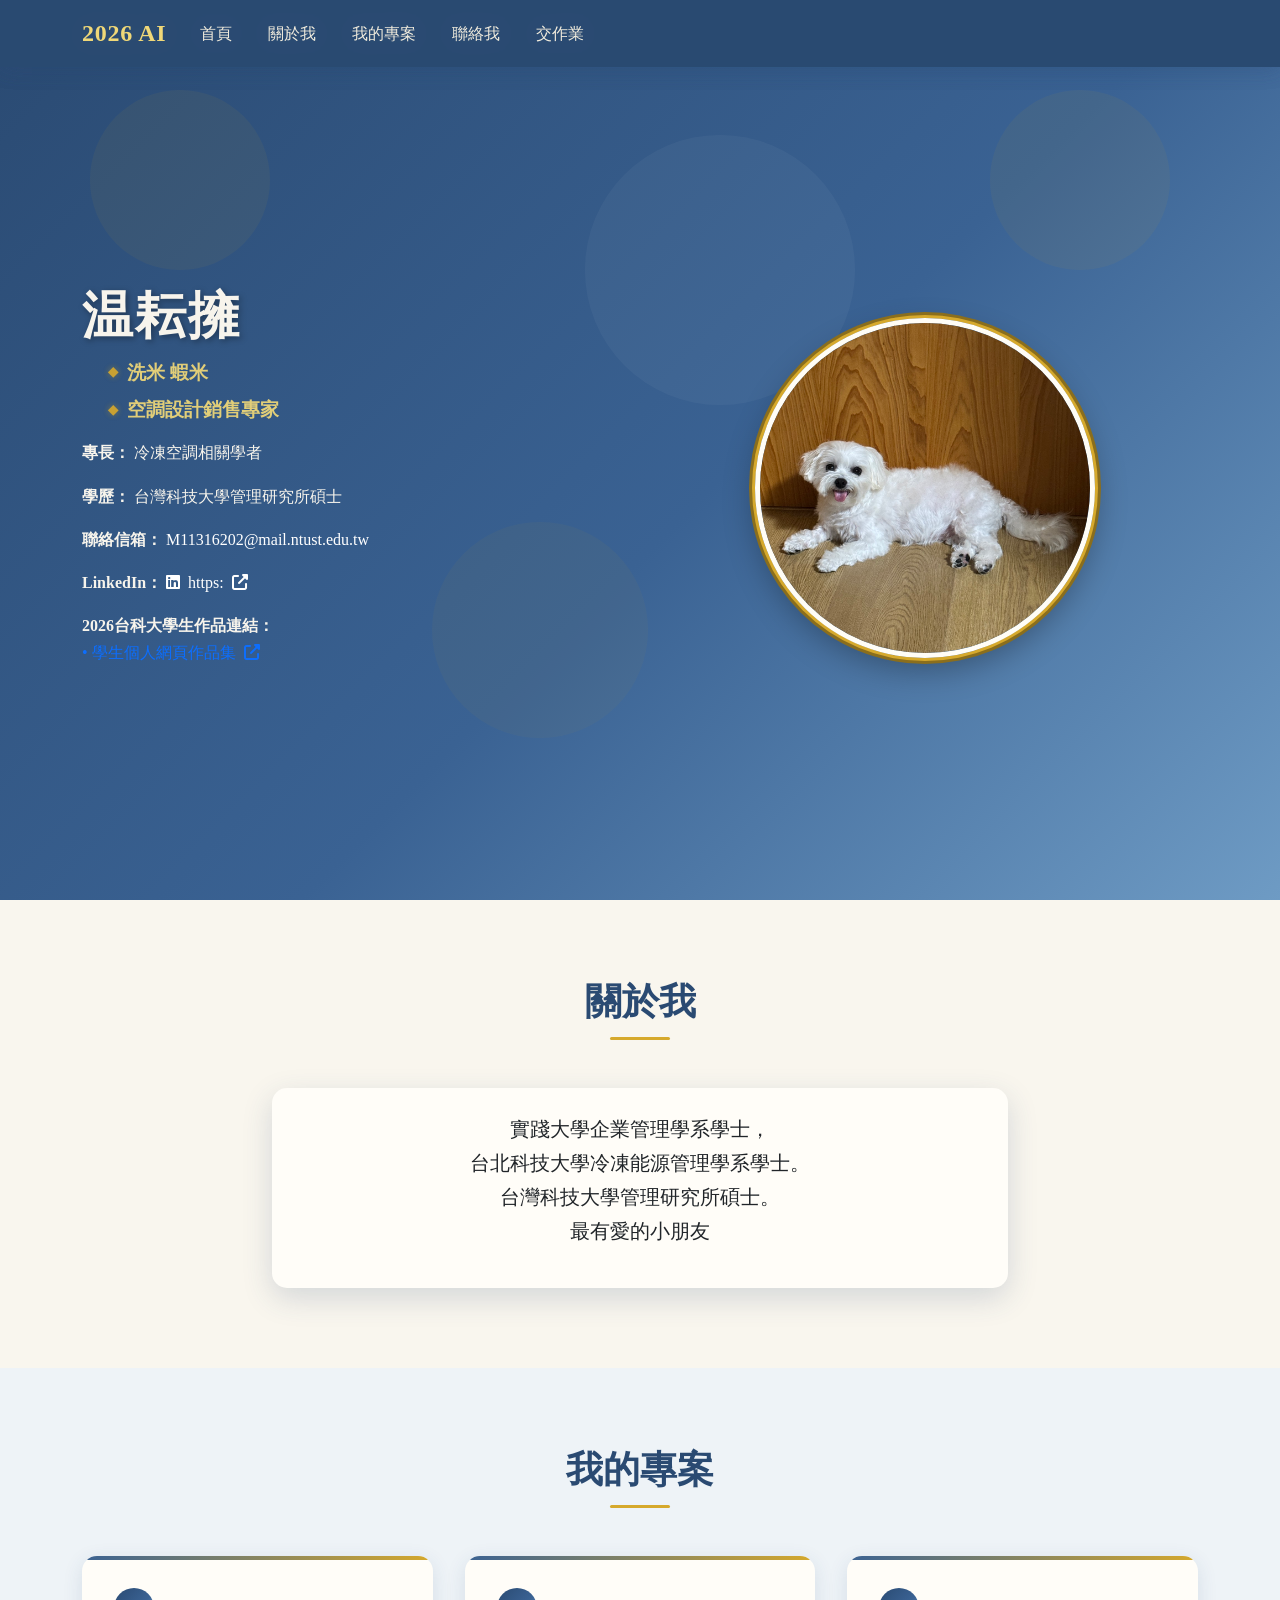
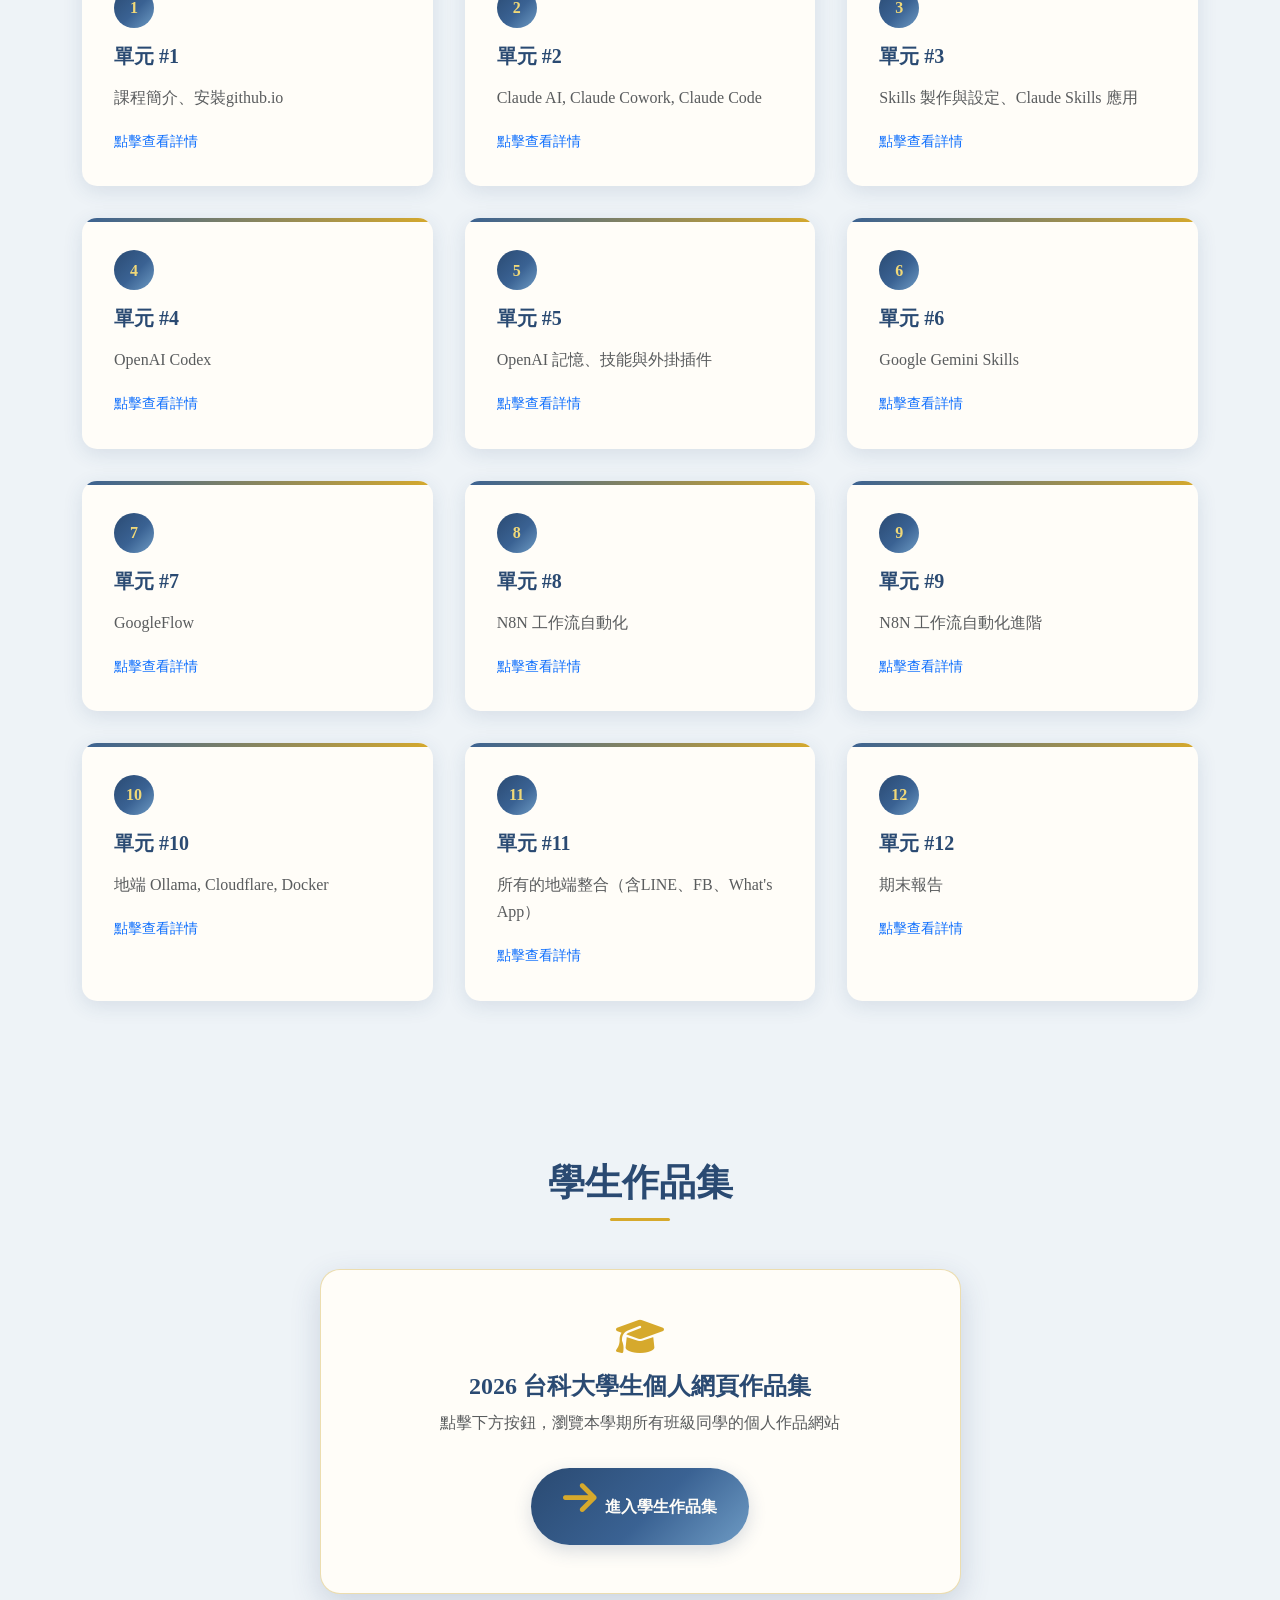
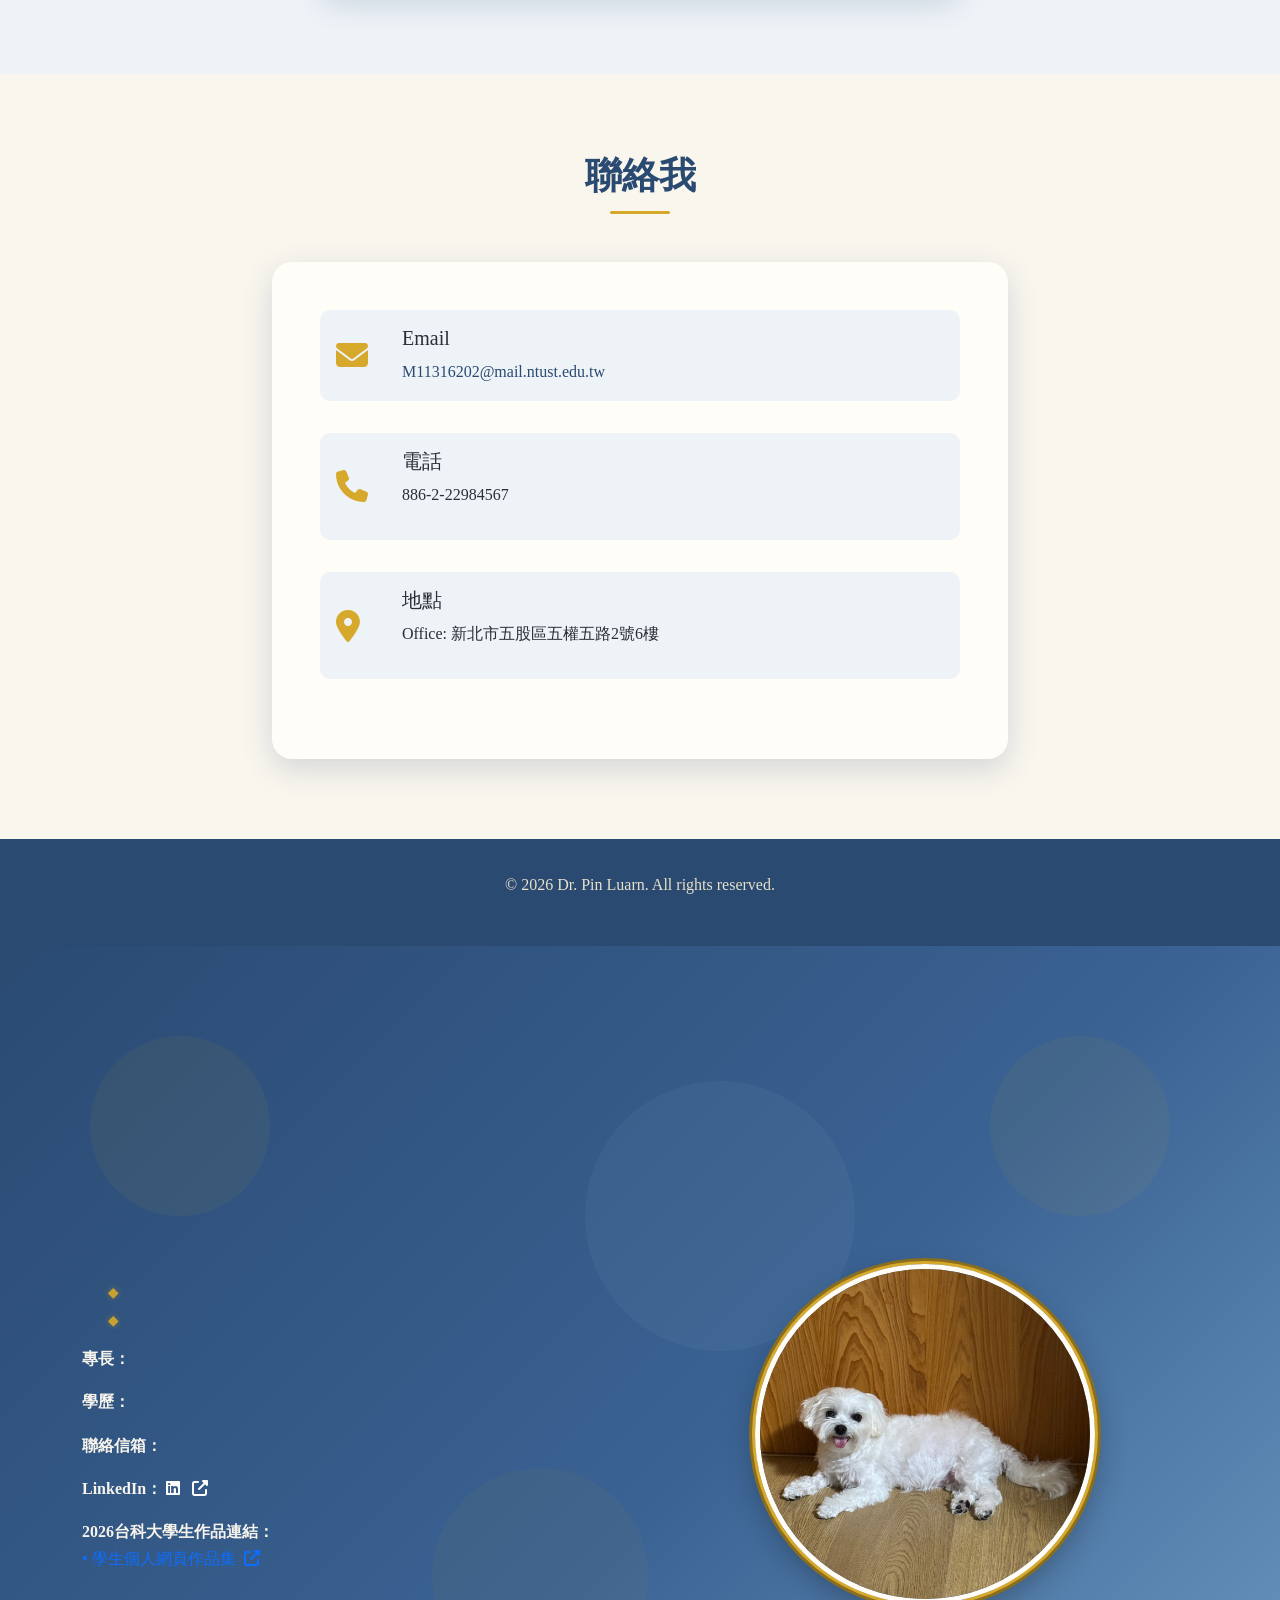
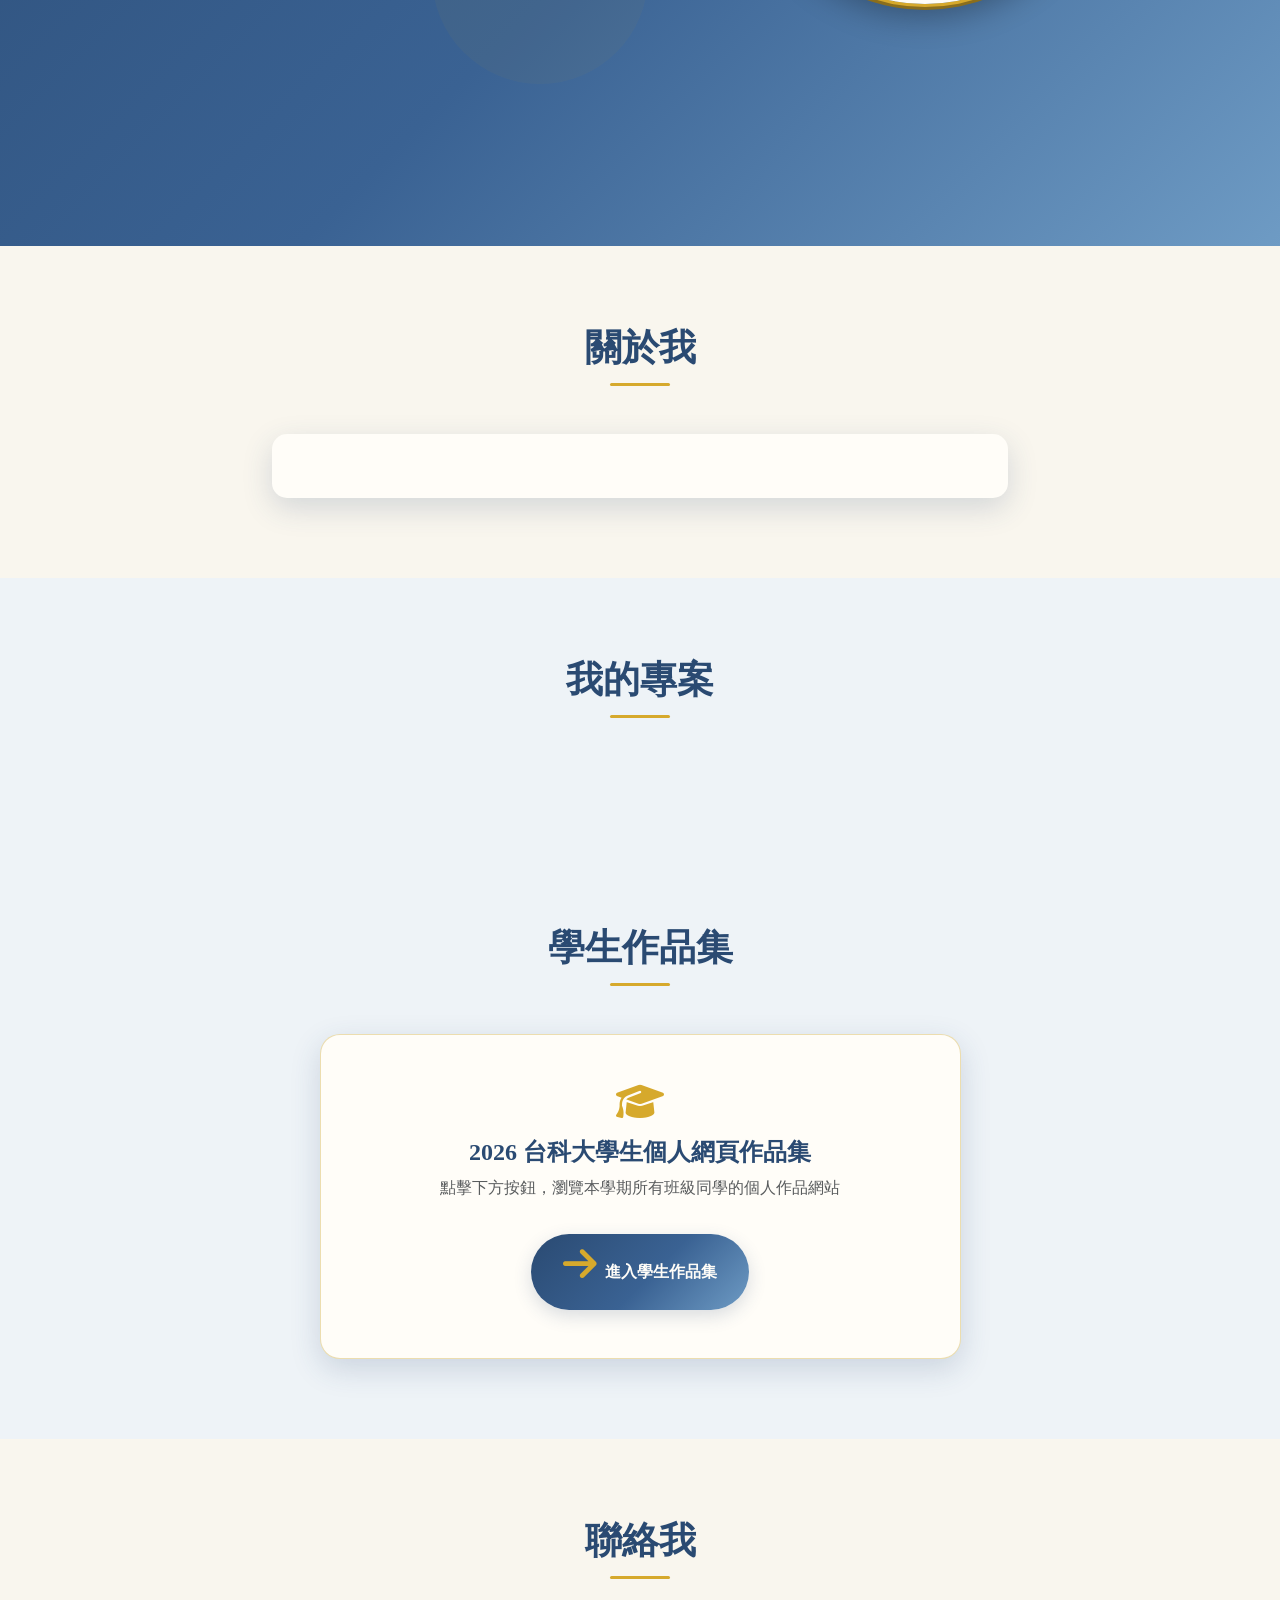
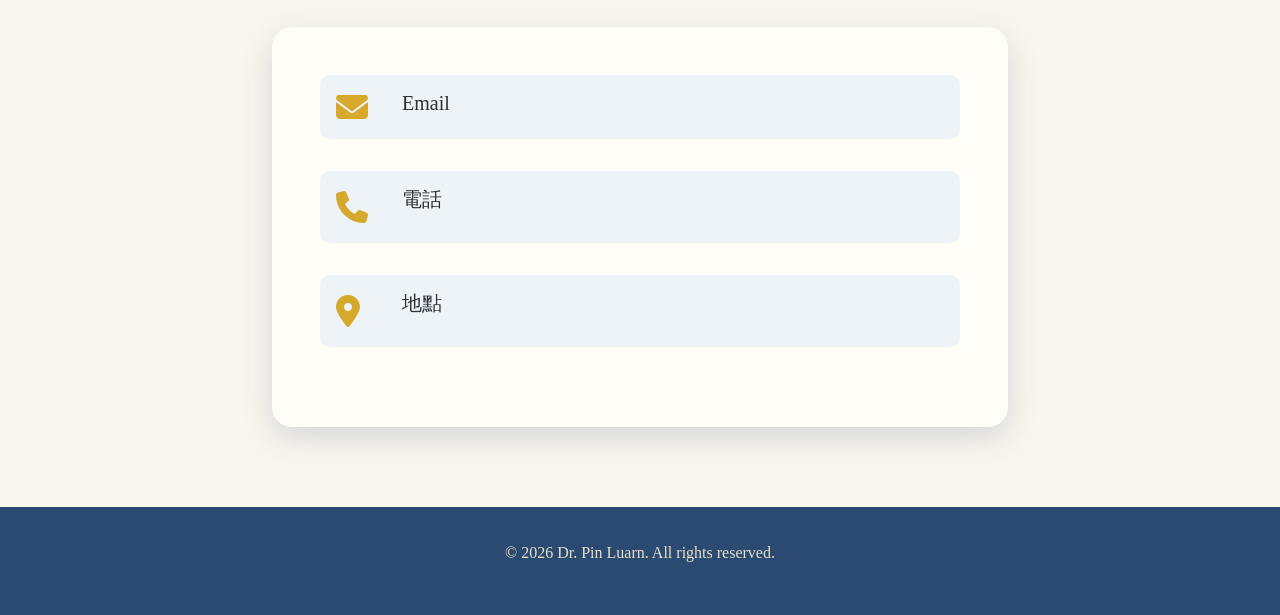
==== commit 6765ec2f: "Update index.html" ====
--- a/index.html
+++ b/index.html
@@ -307,19 +307,19 @@
         });
 // ====== User Profile Data Section - Please modify the content below ======
         const profileData = {
-            name: "Professor 欒斌",
-            title1: "全球前 2% 頂尖科學家",
-            title2: "2024 全國師鐸獎得主",
-            expertise: "電子商務、網路行銷、AI應用",
-            education: "美國威斯康辛大學麥迪遜校區工業工程博士",
-            email: "luarn@mail.ntust.edu.tw",
-            linkedin: "https://pse.is/8nn88y",
-            about1: "欒斌教授於東海大學取得工業工程學士學位，<br>",
-            about2: "於美國威斯康辛大學麥迪遜分校取得工業工程碩士及博士學位。<br>",
-            about3: "2020~2025連續6年，史丹佛大學評選全球前2%頂尖科學家。<br>",
-            about4: "2024 榮獲總統頒發全國師鐸獎", 
-            phone: "886-2-2737-6754",
-            location: "Office: 台北市基隆路四段43號 台灣科技大學 T2-409"
+            name: "温耘擁",
+            title1: "洗米 蝦米 ",
+            title2: "空調設計銷售專家",
+            expertise: "冷凍空調相關學者",
+            education: "台灣科技大學管理研究所碩士",
+            email: "M11316202@mail.ntust.edu.tw",
+            linkedin: "https:",
+            about1: "實踐大學企業管理學系學士，<br>",
+            about2: "台北科技大學冷凍能源管理學系學士。<br>",
+            about3: "台灣科技大學管理研究所碩士。<br>",
+            about4: "最有愛的小朋友", 
+            phone: "886-2-22984567",
+            location: "Office: 新北市五股區五權五路2號6樓"
         };
     </script>
 </body>
@@ -626,19 +626,19 @@
         });
 // ====== User Profile Data Section - Please modify the content below ======
         const profileData = {
-            name: "Professor 欒斌",
-            title1: "全球前 2% 科學家",
-            title2: "2024 全國師鐸獎得主",
-            expertise: "電子商務、網路行銷、AI應用",
-            education: "美國威斯康辛大學麥迪遜校區工業工程博士",
-            email: "luarn@mail.ntust.edu.tw",
-            linkedin: "https://pse.is/8nn88y",
-            about1: "欒斌教授於東海大學取得工業工程學士學位，<br>",
-            about2: "於美國威斯康辛大學麥迪遜分校取得工業工程碩士及博士學位。<br>",
-            about3: "2020~2025連續6年，史丹佛大學評選全球前2%頂尖科學家。<br>",
-            about4: "2024 榮獲總統頒發全國師鐸獎", 
-            phone: "886-2-2737-6754",
-            location: "Office: 台北市基隆路四段43號 台灣科技大學 T2-409"
+            name: "温耘擁",
+            title1: "空調專家",
+            title2: "業務強項",
+            expertise: "空調設計銷售",
+            education: "台灣科技大學管理研究所碩士",
+            email: "carolli2026summer@gmail.com",
+            linkedin: "sammi",
+            about1: "實踐大學企業管理學系學士，<br>",
+            about2: "台北科技大學冷凍空調能源學系學士。<br>",
+            about3: "台灣科技大學管理研究所碩士。<br>",
+            about4: "社會大學",
+            phone: "886-2-2298-3567",
+            location: "Office: 新北市五股區五權六路2號6樓"
         };
     </script>
 </body>
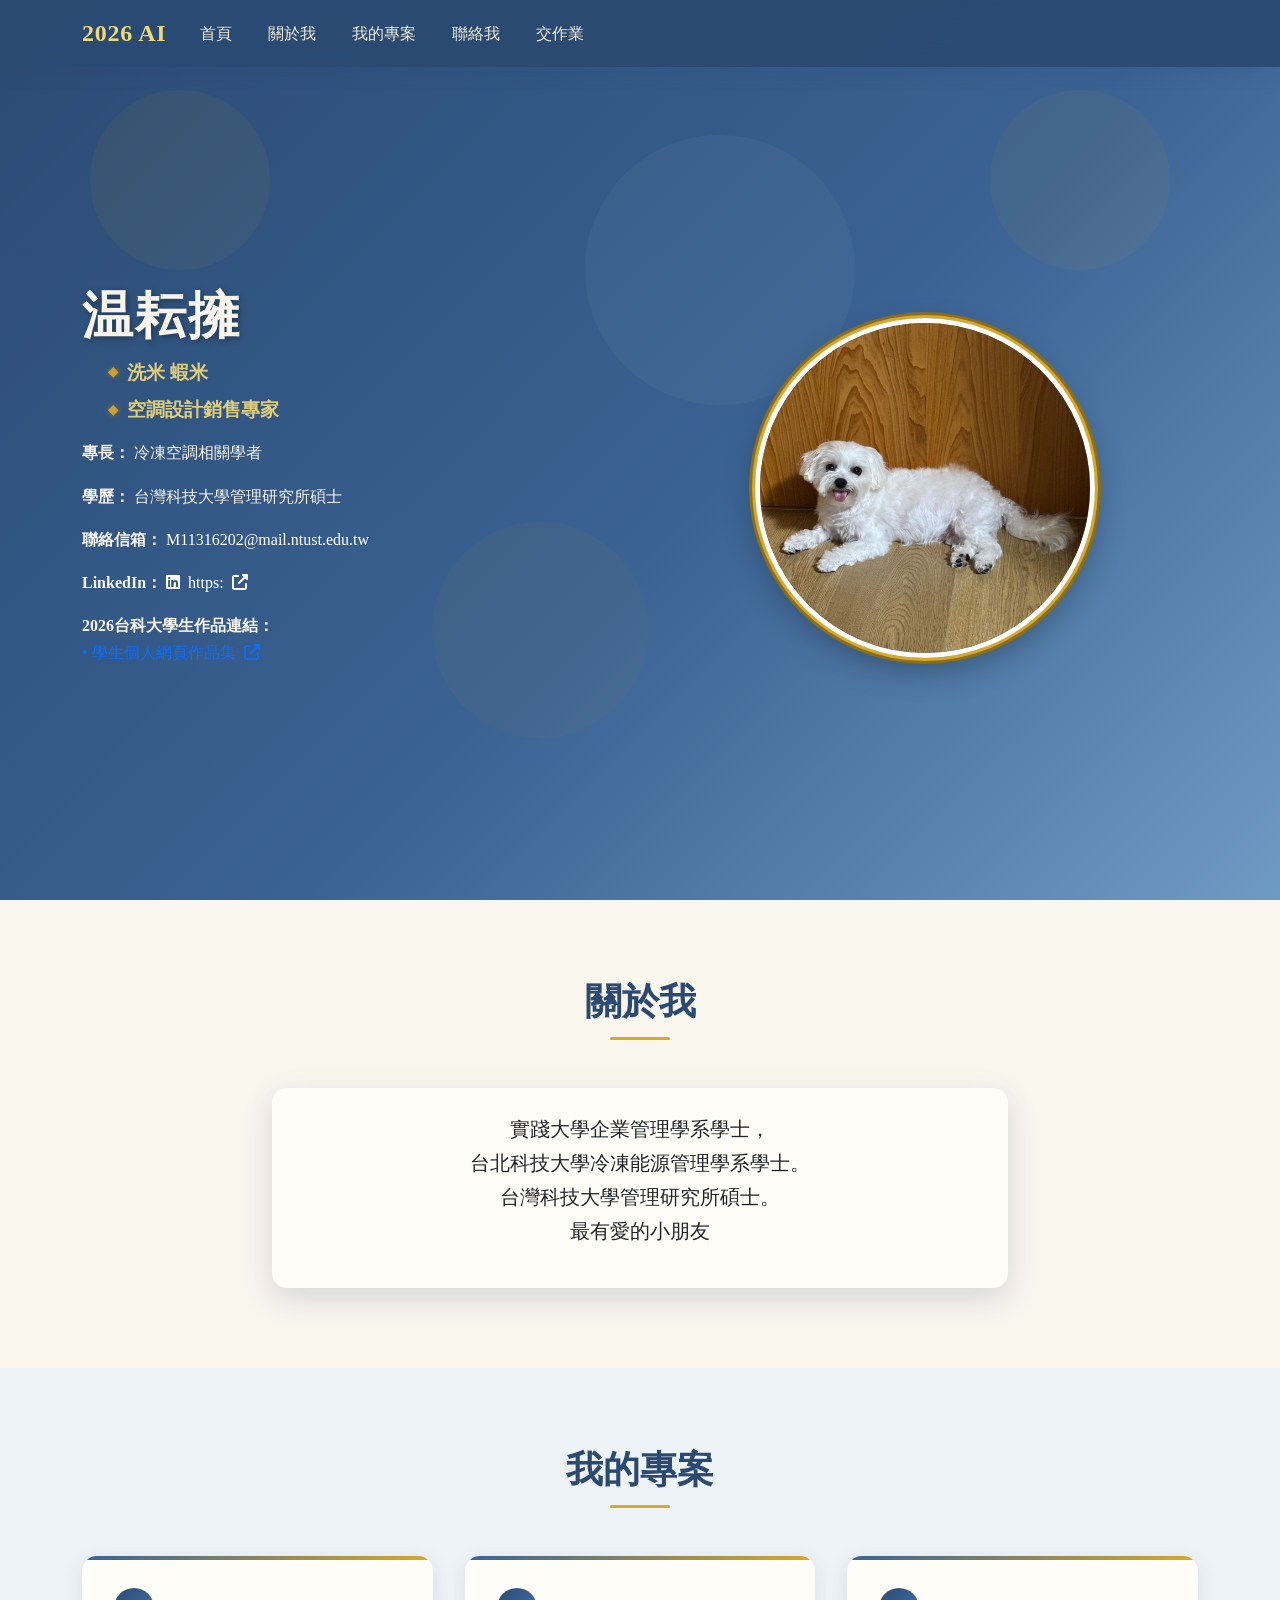
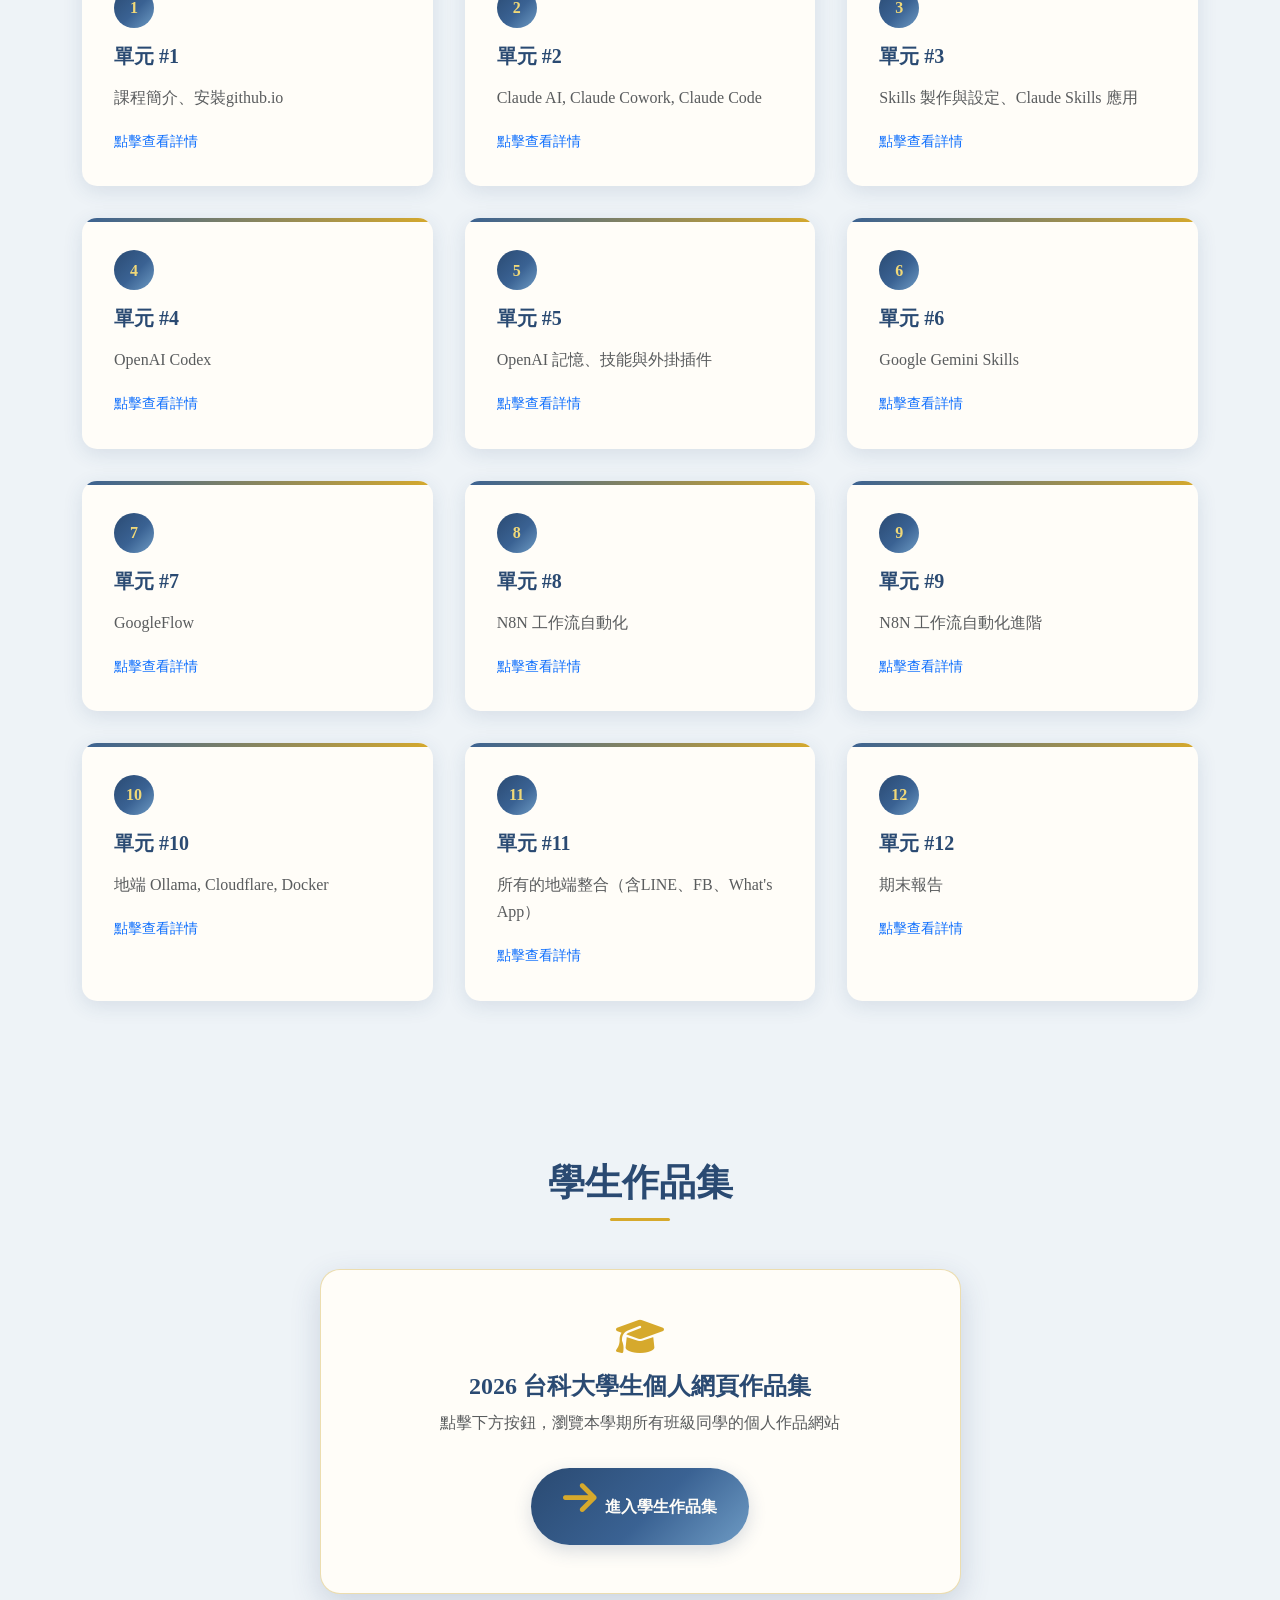
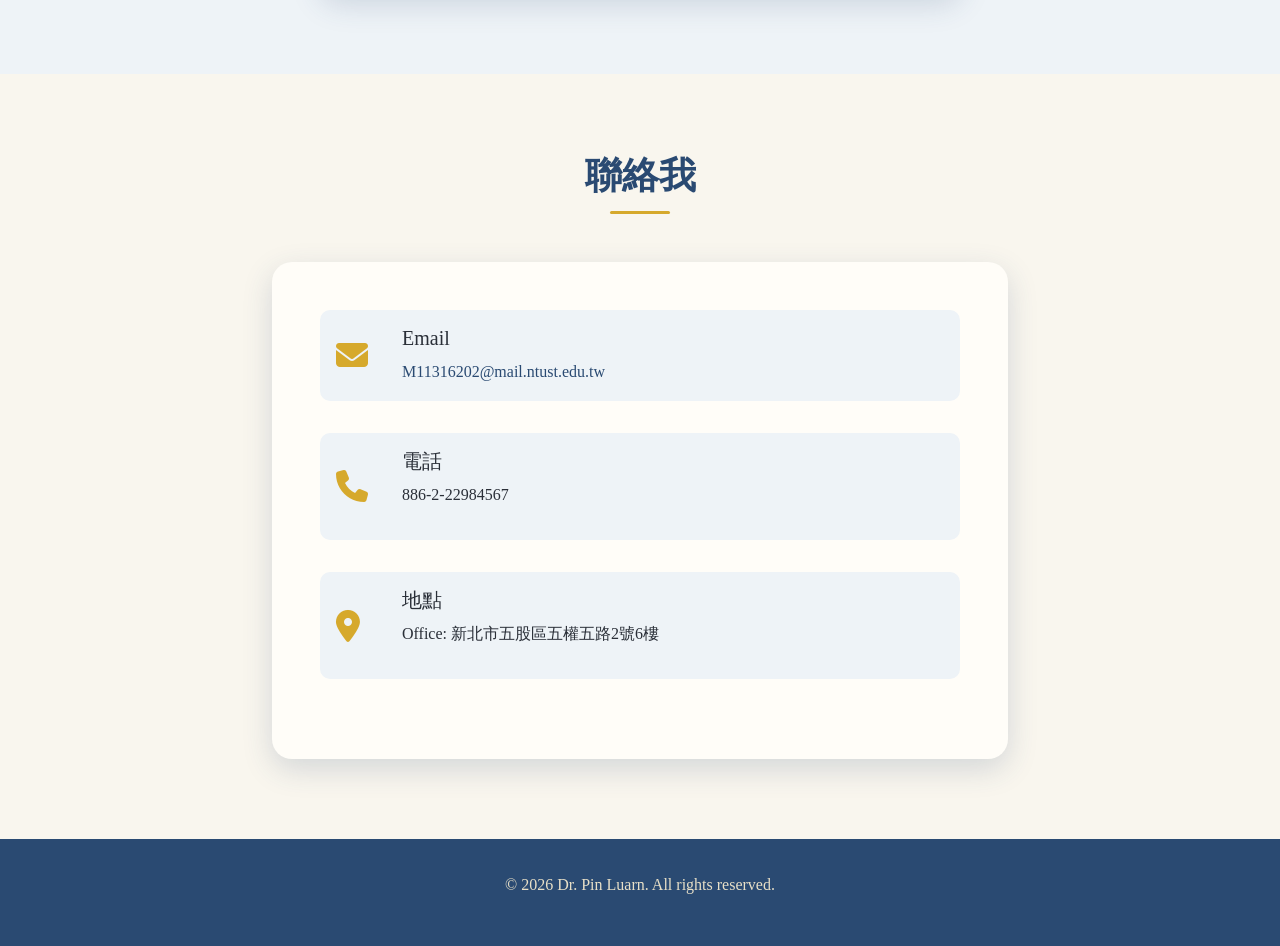
==== commit b94b0224: "Update index.html" ====
--- a/index.html
+++ b/index.html
@@ -324,322 +324,3 @@
     </script>
 </body>
 </html>
-    <meta name="viewport" content="width=device-width, initial-scale=1.0">
-    <title>欒斌教授 | 2026 AI 個人網站</title>
-    <link href="https://cdnjs.cloudflare.com/ajax/libs/bootstrap/5.3.0/css/bootstrap.min.css" rel="stylesheet">
-    <link href="https://cdnjs.cloudflare.com/ajax/libs/font-awesome/6.4.0/css/all.min.css" rel="stylesheet">
-    <link rel="stylesheet" href="style.css">
-    <link rel="icon" type="image/x-icon" href="favicon.ico">
-</head>
-<!-- chatbot 暫時隱藏，未來啟用時取消下方註解並確認檔名為 chatbot.js -->
-<!-- <script src="chatbot.js"></script> -->
-<body>
-    <!-- Navigation -->
-    <nav class="navbar navbar-expand-lg fixed-top">
-        <div class="container">
-            <a class="navbar-brand" href="#home">2026 AI</a>
-
-            <button class="navbar-toggler" type="button" data-bs-toggle="collapse" data-bs-target="#navbarNav">
-                <span class="navbar-toggler-icon"></span>
-            </button>
-
-            <div class="collapse navbar-collapse" id="navbarNav">
-                <ul class="navbar-nav me-auto">
-                    <li class="nav-item">
-                        <a class="nav-link" href="#home">首頁</a>
-                    </li>
-                    <li class="nav-item">
-                        <a class="nav-link" href="#about">關於我</a>
-                    </li>
-                    <li class="nav-item">
-                        <a class="nav-link" href="#projects">我的專案</a>
-                    </li>
-                    <li class="nav-item">
-                        <a class="nav-link" href="#contact">聯絡我</a>
-                    </li>
-                    <li class="nav-item">
-                        <a class="nav-link" href="homework.html">交作業</a>
-                    </li>
-                </ul>
-            </div>
-        </div>
-    </nav>
-
-    <!-- Hero Section -->
-    <section id="home" class="hero">
-        <div class="container">
-            <div class="row align-items-center">
-                <div class="col-lg-6 hero-content fade-in">
-                    <h1 id="name"></h1>
-                    <div class="titles-container">
-                        <p class="subtitle title-line" id="title1"></p>
-                        <p class="subtitle title-line" id="title2"></p>
-                    </div>
-                    <div class="mb-3">
-                        <strong>專長：</strong>
-                        <span id="expertise"></span>
-                    </div>
-                    <div class="mb-3">
-                        <strong>學歷：</strong>
-                        <span id="education"></span>
-                    </div>
-                    <div class="mb-3">
-                        <strong>聯絡信箱：</strong>
-                        <a href="/cdn-cgi/l/email-protection#a9" class="text-white" id="email"></a>
-                    </div>
-                    <div class="mb-3">
-                        <strong>LinkedIn：</strong>
-                        <a href="" target="_blank" class="text-white" id="linkedin">
-                            <i class="fab fa-linkedin me-1"></i>
-                            <span id="linkedin-text"></span>
-                            <i class="fas fa-external-link-alt ms-1"></i>
-                        </a>
-                    </div>
-                    <div class="mb-4 student-links">
-                        <strong>2026台科大學生作品連結：</strong>
-                        <div class="student-link-item">
-                            <a href="student.html" target="_blank">
-                                • 學生個人網頁作品集
-                                <i class="fas fa-external-link-alt ms-1"></i>
-                            </a>
-                        </div>
-                    </div>
-                </div>
-                <div class="col-lg-6 text-center fade-in">
-                    <img src="mypic.jpg" alt="mypic" class="profile-img">
-                </div>
-            </div>
-        </div>
-    </section>
-
-    <!-- About Section -->
-    <section id="about" class="section">
-        <div class="container">
-            <h2 class="section-title">關於我</h2>
-            <div class="row justify-content-center">
-                <div class="col-lg-8">
-                    <div class="card fade-in">
-                        <div class="card-body p-4">
-                            <p class="lead text-center" id="about-text">
-                            </p>
-                        </div>
-                    </div>
-                </div>
-            </div>
-        </div>
-    </section>
-
-    <!-- Projects Section -->
-    <section id="projects" class="section bg-light">
-        <div class="container">
-            <h2 class="section-title">我的專案</h2>
-
-            <!-- Projects Grid -->
-            <div class="project-grid fade-in" id="projects-grid">
-                <!-- Projects will be dynamically generated -->
-            </div>
-        </div>
-    </section>
-
-    <!-- Student Portfolio Section -->
-    <section id="portfolio" class="section bg-light">
-        <div class="container">
-            <h2 class="section-title">學生作品集</h2>
-            <div class="row justify-content-center">
-                <div class="col-lg-7">
-                    <div class="portfolio-cta fade-in">
-                        <i class="fas fa-graduation-cap"></i>
-                        <h4 style="color: var(--navy-deep); font-weight: 700;">2026 台科大學生個人網頁作品集</h4>
-                        <p class="text-muted mt-2">點擊下方按鈕，瀏覽本學期所有班級同學的個人作品網站</p>
-                        <a href="student.html" target="_blank" class="btn-elegant">
-                            <i class="fas fa-arrow-right"></i> 進入學生作品集
-                        </a>
-                    </div>
-                </div>
-            </div>
-        </div>
-    </section>
-
-    <!-- Contact Section -->
-    <section id="contact" class="section">
-        <div class="container">
-            <h2 class="section-title">聯絡我</h2>
-            <div class="row justify-content-center">
-                <div class="col-lg-8">
-                    <div class="contact-info fade-in">
-                        <div class="contact-item">
-                            <i class="fas fa-envelope"></i>
-                            <div>
-                                <h5>Email</h5>
-                                <a id="contact-email1" href=""></a>
-                            </div>
-                        </div>
-                        <div class="contact-item">
-                            <i class="fas fa-phone"></i>
-                            <div>
-                                <h5>電話</h5>
-                                <p id="contact-phone"></p>
-                            </div>
-                        </div>
-                        <div class="contact-item">
-                            <i class="fas fa-map-marker-alt"></i>
-                            <div>
-                                <h5>地點</h5>
-                                <p id="contact-location"></p>
-                            </div>
-                        </div>
-                    </div>
-                </div>
-            </div>
-        </div>
-    </section>
-
-    <!-- Footer -->
-    <footer class="footer">
-        <div class="container">
-            <p>&copy; 2026 Dr. Pin Luarn. All rights reserved.</p>
-        </div>
-    </footer>
-
-    <!-- Bootstrap JS -->
-    <script data-cfasync="false" src="/cdn-cgi/scripts/5c5dd728/cloudflare-static/email-decode.min.js"></script><script src="https://cdnjs.cloudflare.com/ajax/libs/bootstrap/5.3.0/js/bootstrap.bundle.min.js"></script>
-
-    <script>
-        
-
-        // Project data
-        const projects = [
-            {id: 1, title: '單元 #1', description: '課程簡介、安裝github.io'},
-            {id: 2, title: '單元 #2', description: 'Claude AI, Claude Cowork, Claude Code'},
-            {id: 3, title: '單元 #3', description: 'Skills 製作與設定、Claude Skills 應用'},
-            {id: 4, title: '單元 #4', description: 'OpenAI Codex'},
-            {id: 5, title: '單元 #5', description: 'OpenAI 記憶、技能與外掛插件'},
-            {id: 6, title: '單元 #6', description: 'Google Gemini Skills'},
-            {id: 7, title: '單元 #7', description: 'GoogleFlow'},
-            {id: 8, title: '單元 #8', description: 'N8N 工作流自動化'},
-            {id: 9, title: '單元 #9', description: 'N8N 工作流自動化進階'},
-            {id: 10, title: '單元 #10', description: '地端 Ollama, Cloudflare, Docker'},
-            {id: 11, title: '單元 #11', description: "所有的地端整合（含LINE、FB、What's App）"},
-            {id: 12, title: '單元 #12', description: '期末報告'}
-        ];
-
-        // Initialize page
-        document.addEventListener('DOMContentLoaded', function() {
-            loadProfileData();
-            renderProjects();
-            initScrollAnimations();
-            initSmoothScrolling();
-        });
-
-        // Load profile data
-        function loadProfileData() {
-            // Update home section
-            document.getElementById('name').textContent = profileData.name;
-            document.getElementById('title1').textContent = profileData.title1;
-            document.getElementById('title2').textContent = profileData.title2;
-            document.getElementById('expertise').textContent = profileData.expertise;
-            document.getElementById('education').textContent = profileData.education;
-            document.getElementById('email').textContent = profileData.email;
-            document.getElementById('email').href = `mailto:${profileData.email}`;
-            document.getElementById('linkedin').href = profileData.linkedin;
-            document.getElementById('linkedin-text').textContent = profileData.linkedin;
-            const aboutText = [profileData.about1, profileData.about2, profileData.about3, profileData.about4]
-                .filter(text => text && text.trim()) // Remove empty parts
-                .join(' ');
-            document.getElementById('about-text').innerHTML = aboutText;
-            document.getElementById('contact-email1').textContent = profileData.email;
-            document.getElementById('contact-email1').href = `mailto:${profileData.email}`;
-            document.getElementById('contact-phone').textContent = profileData.phone;
-            document.getElementById('contact-location').innerHTML = profileData.location;
-        }
-
-        // Render projects
-        function renderProjects() {
-            const grid = document.getElementById('projects-grid');
-
-            grid.innerHTML = projects.map(project => {
-                return `
-                    <div class="project-card" onclick="openProject(${project.id})">
-                        <div class="project-number">${project.id}</div>
-                        <h5>${project.title}</h5>
-                        <p class="text-muted">${project.description}</p>
-                        <small class="text-primary">點擊查看詳情</small>
-                    </div>
-                `;
-            }).join('');
-        }
-
-        // Open project details
-        function openProject(id) {
-            // Navigate to unit.html with unit ID as parameter
-            window.open(`unit.html?unit=${id}`, '_blank');
-        }
-
-        // Scroll animations
-        function initScrollAnimations() {
-            const observerOptions = {
-                threshold: 0.1,
-                rootMargin: '0px 0px -50px 0px'
-            };
-
-            const observer = new IntersectionObserver((entries) => {
-                entries.forEach(entry => {
-                    if (entry.isIntersecting) {
-                        entry.target.classList.add('visible');
-                    }
-                });
-            }, observerOptions);
-
-            document.querySelectorAll('.fade-in').forEach(el => {
-                observer.observe(el);
-            });
-        }
-
-        // Smooth scrolling for navigation links
-        function initSmoothScrolling() {
-            document.querySelectorAll('a[href^="#"]').forEach(anchor => {
-                anchor.addEventListener('click', function (e) {
-                    e.preventDefault();
-                    const target = document.querySelector(this.getAttribute('href'));
-                    if (target) {
-                        const headerOffset = 70;
-                        const elementPosition = target.getBoundingClientRect().top;
-                        const offsetPosition = elementPosition + window.pageYOffset - headerOffset;
-
-                        window.scrollTo({
-                            top: offsetPosition,
-                            behavior: 'smooth'
-                        });
-                    }
-                });
-            });
-        }
-
-        // Navbar background on scroll
-        window.addEventListener('scroll', function() {
-            const navbar = document.querySelector('.navbar');
-            if (window.scrollY > 50) {
-                navbar.style.background = 'rgba(255,255,255,0.98)';
-            } else {
-                navbar.style.background = 'rgba(255,255,255,0.95)';
-            }
-        });
-// ====== User Profile Data Section - Please modify the content below ======
-        const profileData = {
-            name: "温耘擁",
-            title1: "空調專家",
-            title2: "業務強項",
-            expertise: "空調設計銷售",
-            education: "台灣科技大學管理研究所碩士",
-            email: "carolli2026summer@gmail.com",
-            linkedin: "sammi",
-            about1: "實踐大學企業管理學系學士，<br>",
-            about2: "台北科技大學冷凍空調能源學系學士。<br>",
-            about3: "台灣科技大學管理研究所碩士。<br>",
-            about4: "社會大學",
-            phone: "886-2-2298-3567",
-            location: "Office: 新北市五股區五權六路2號6樓"
-        };
-    </script>
-</body>
-</html>
